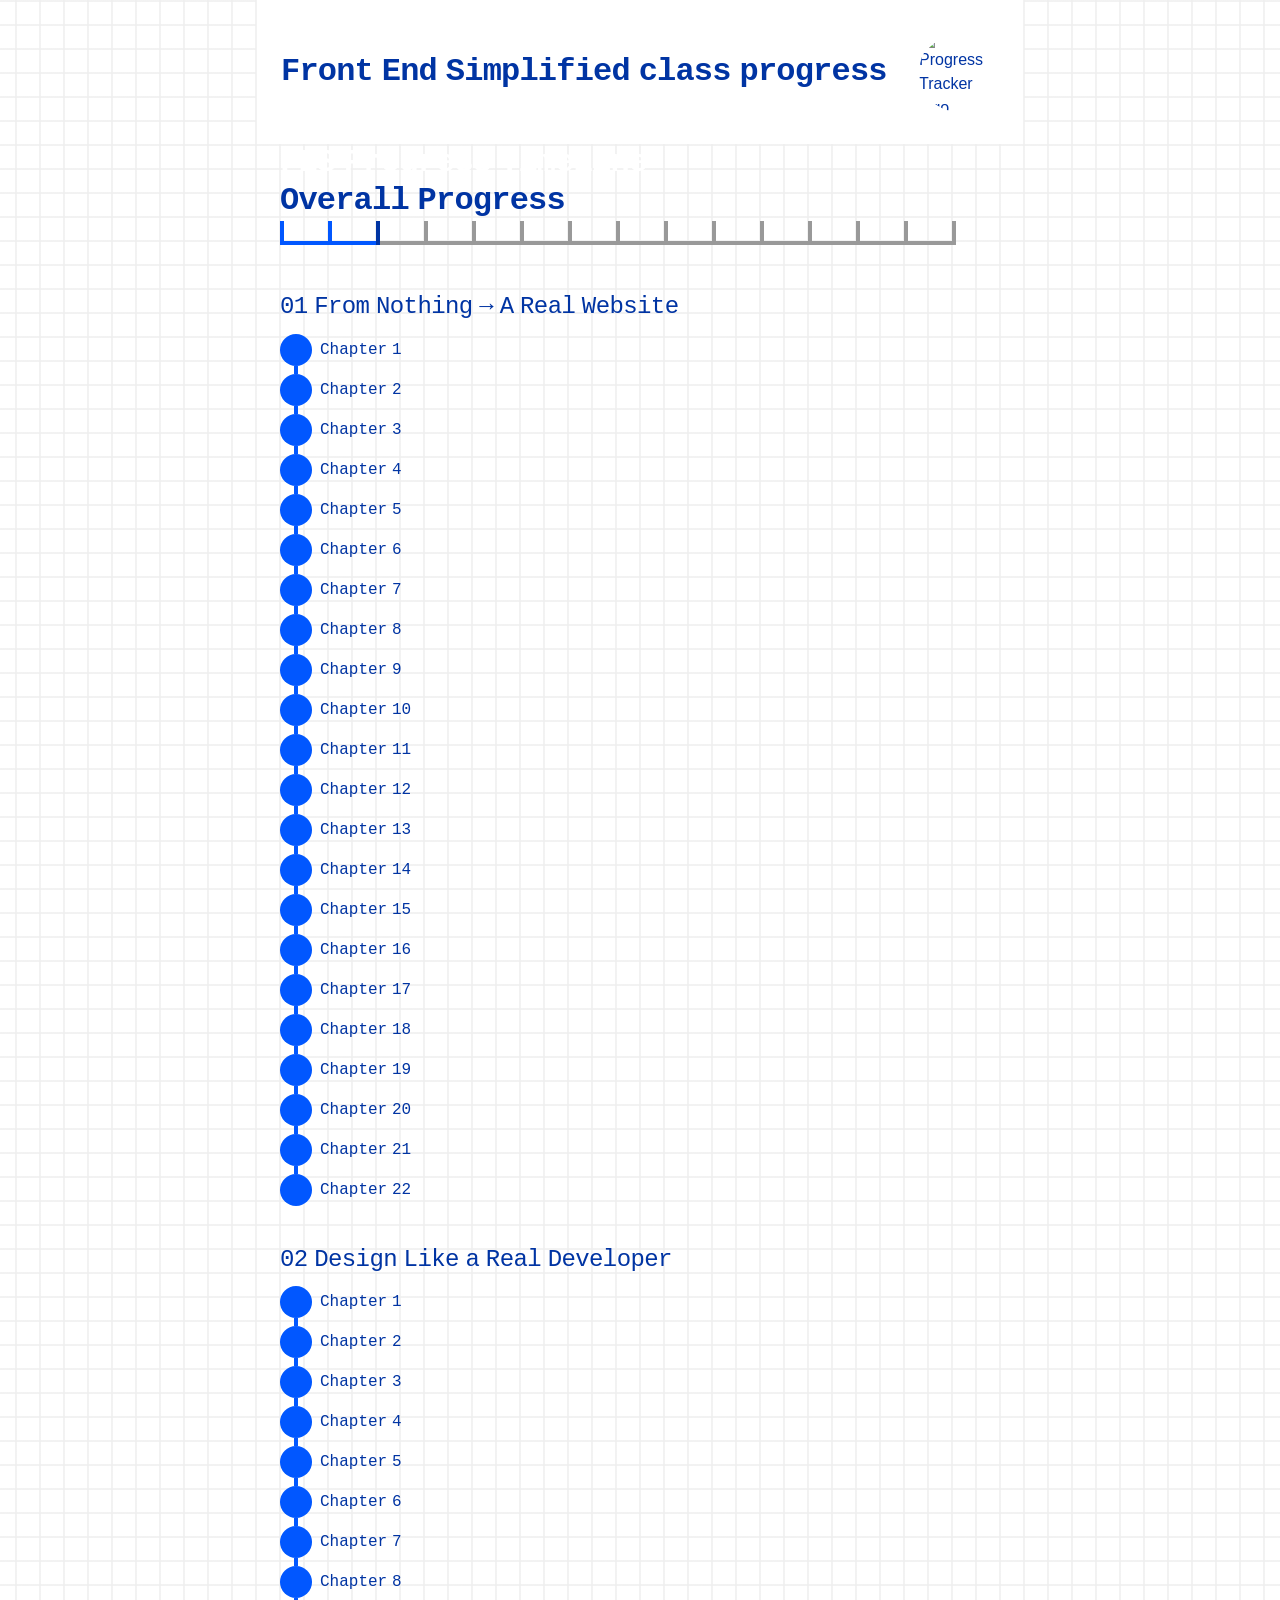
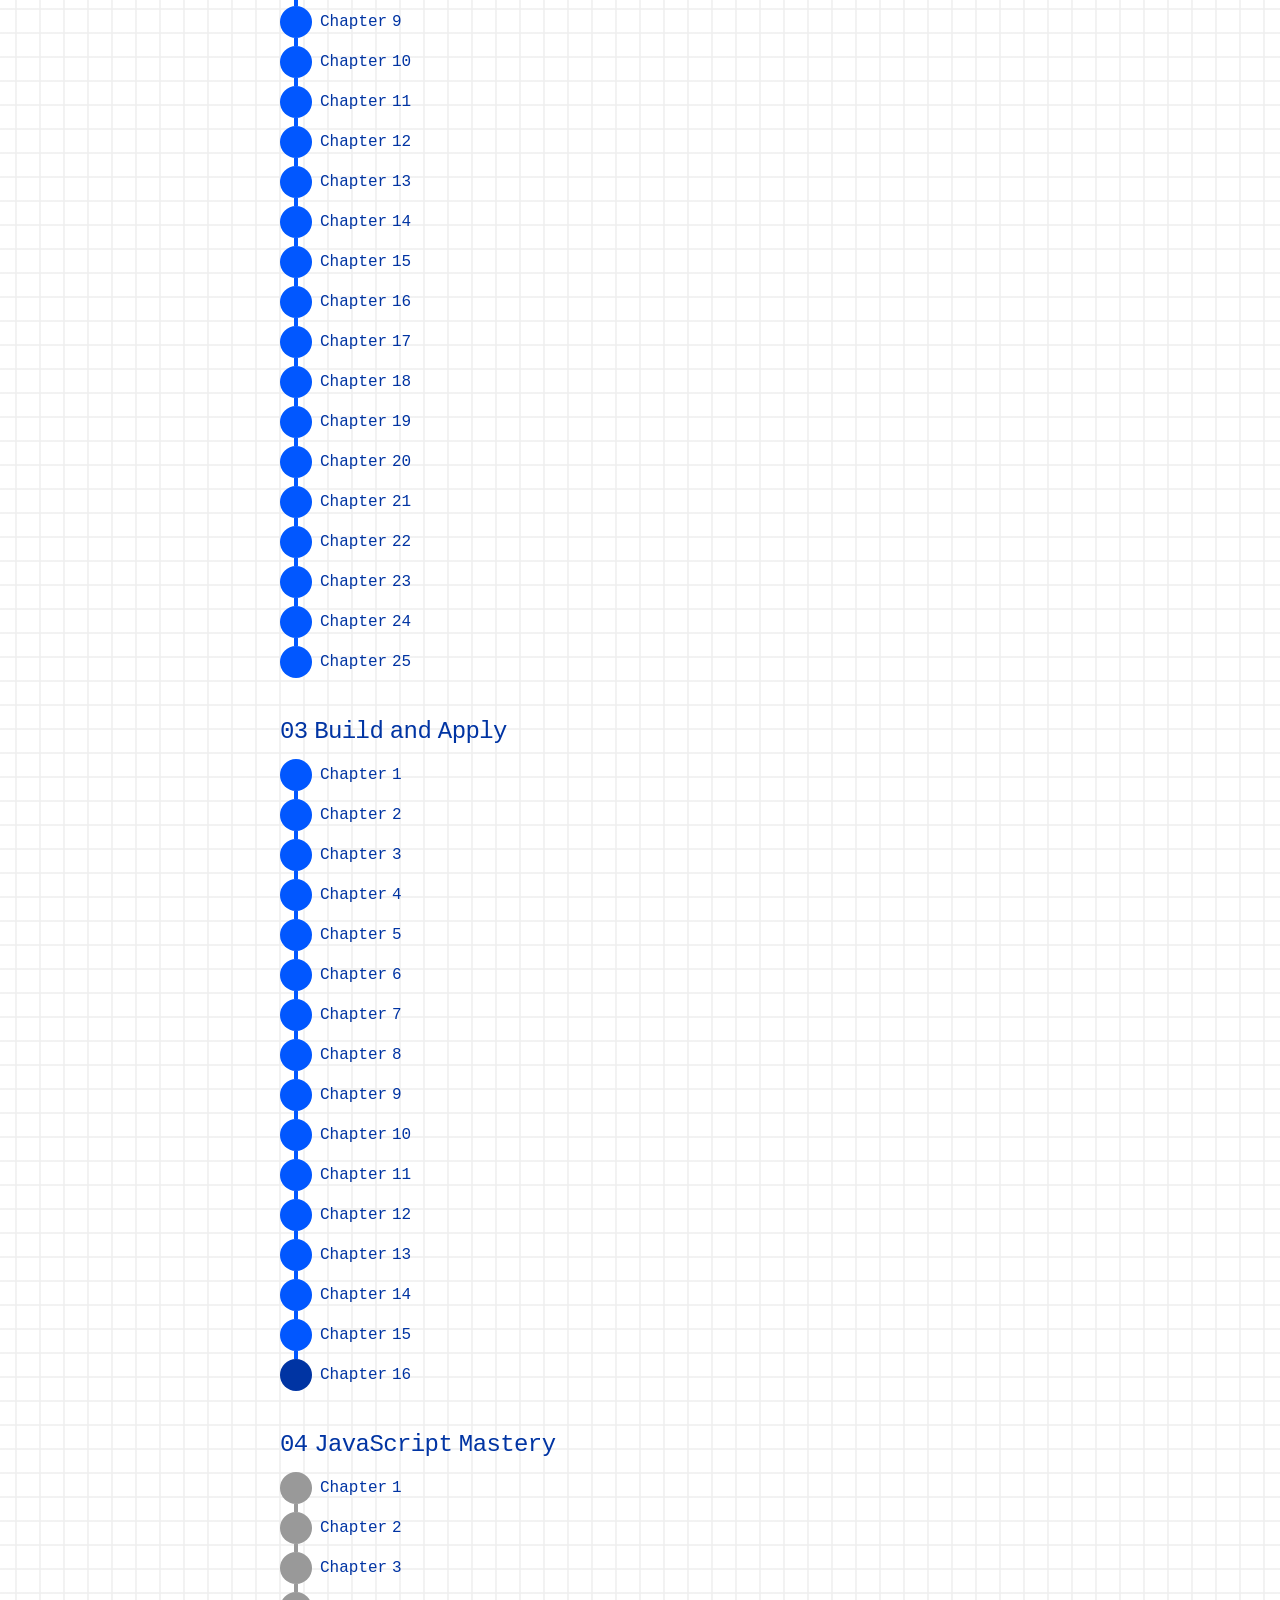
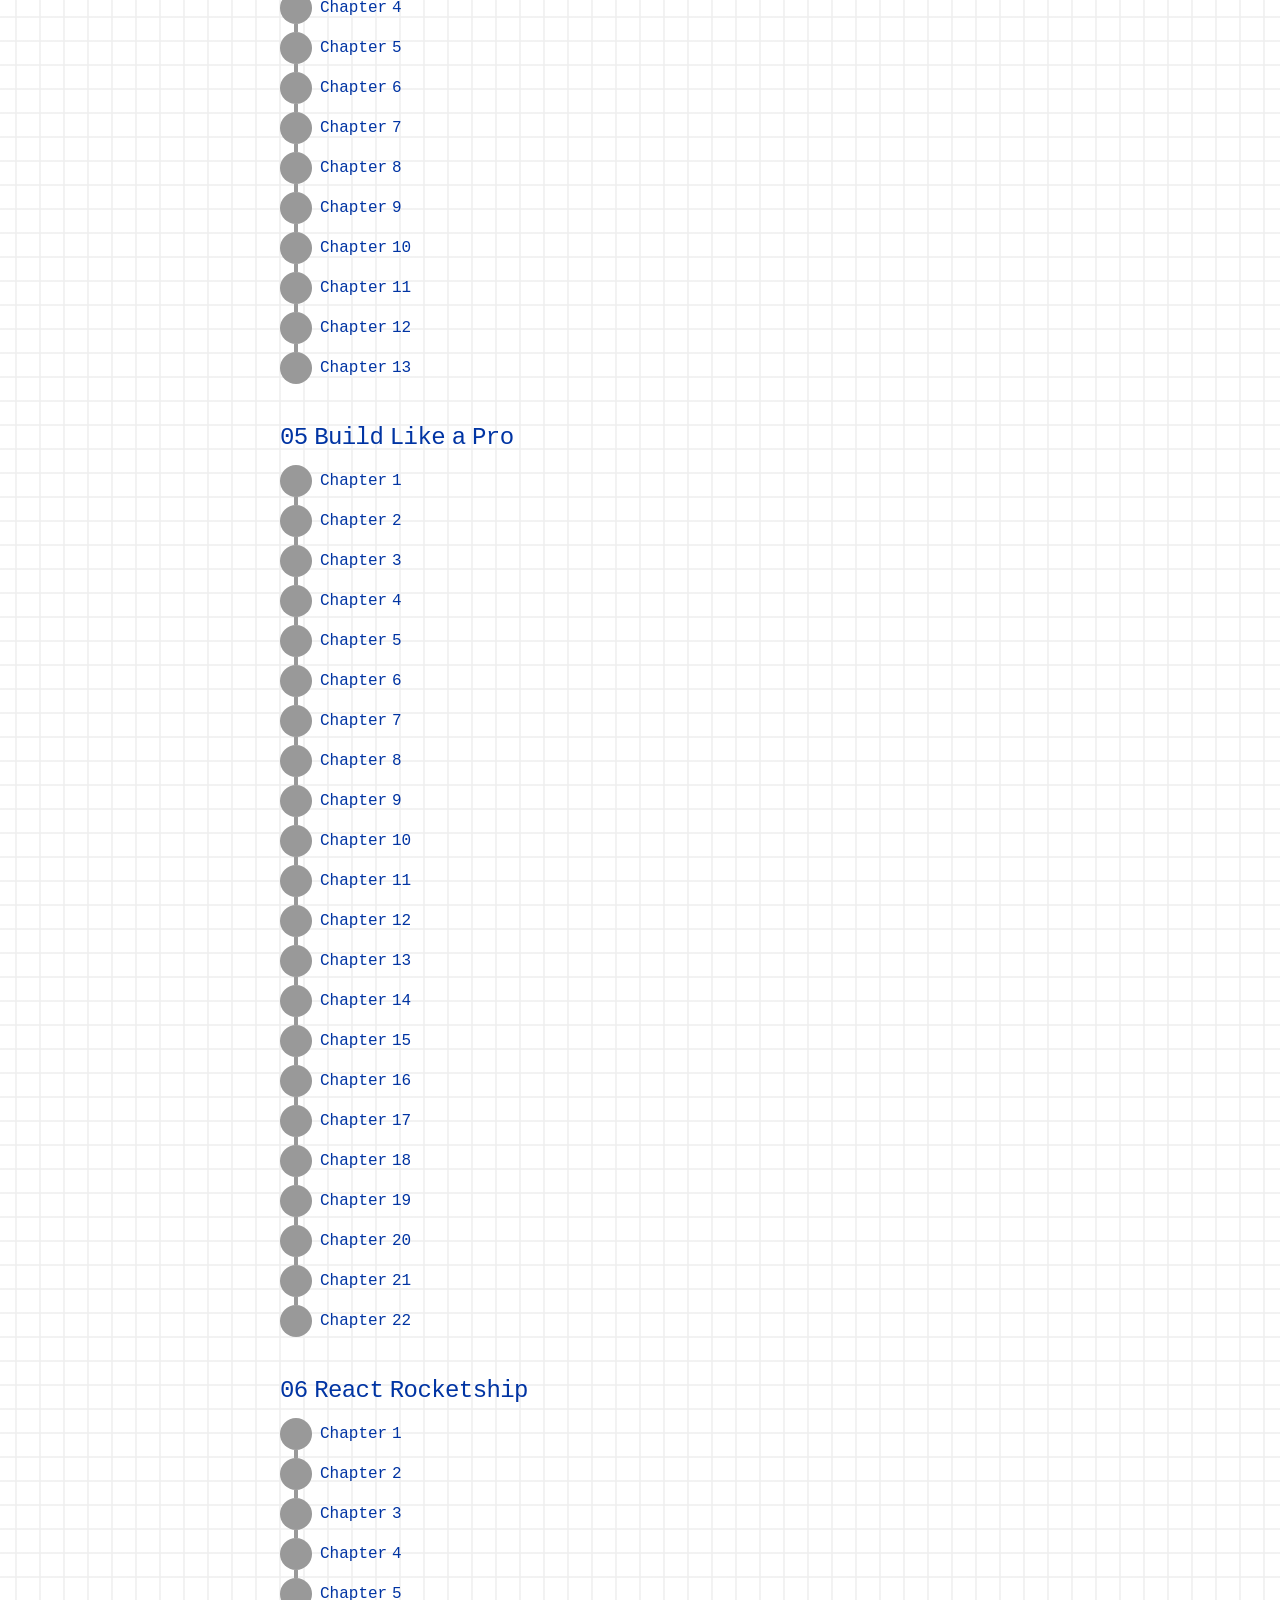
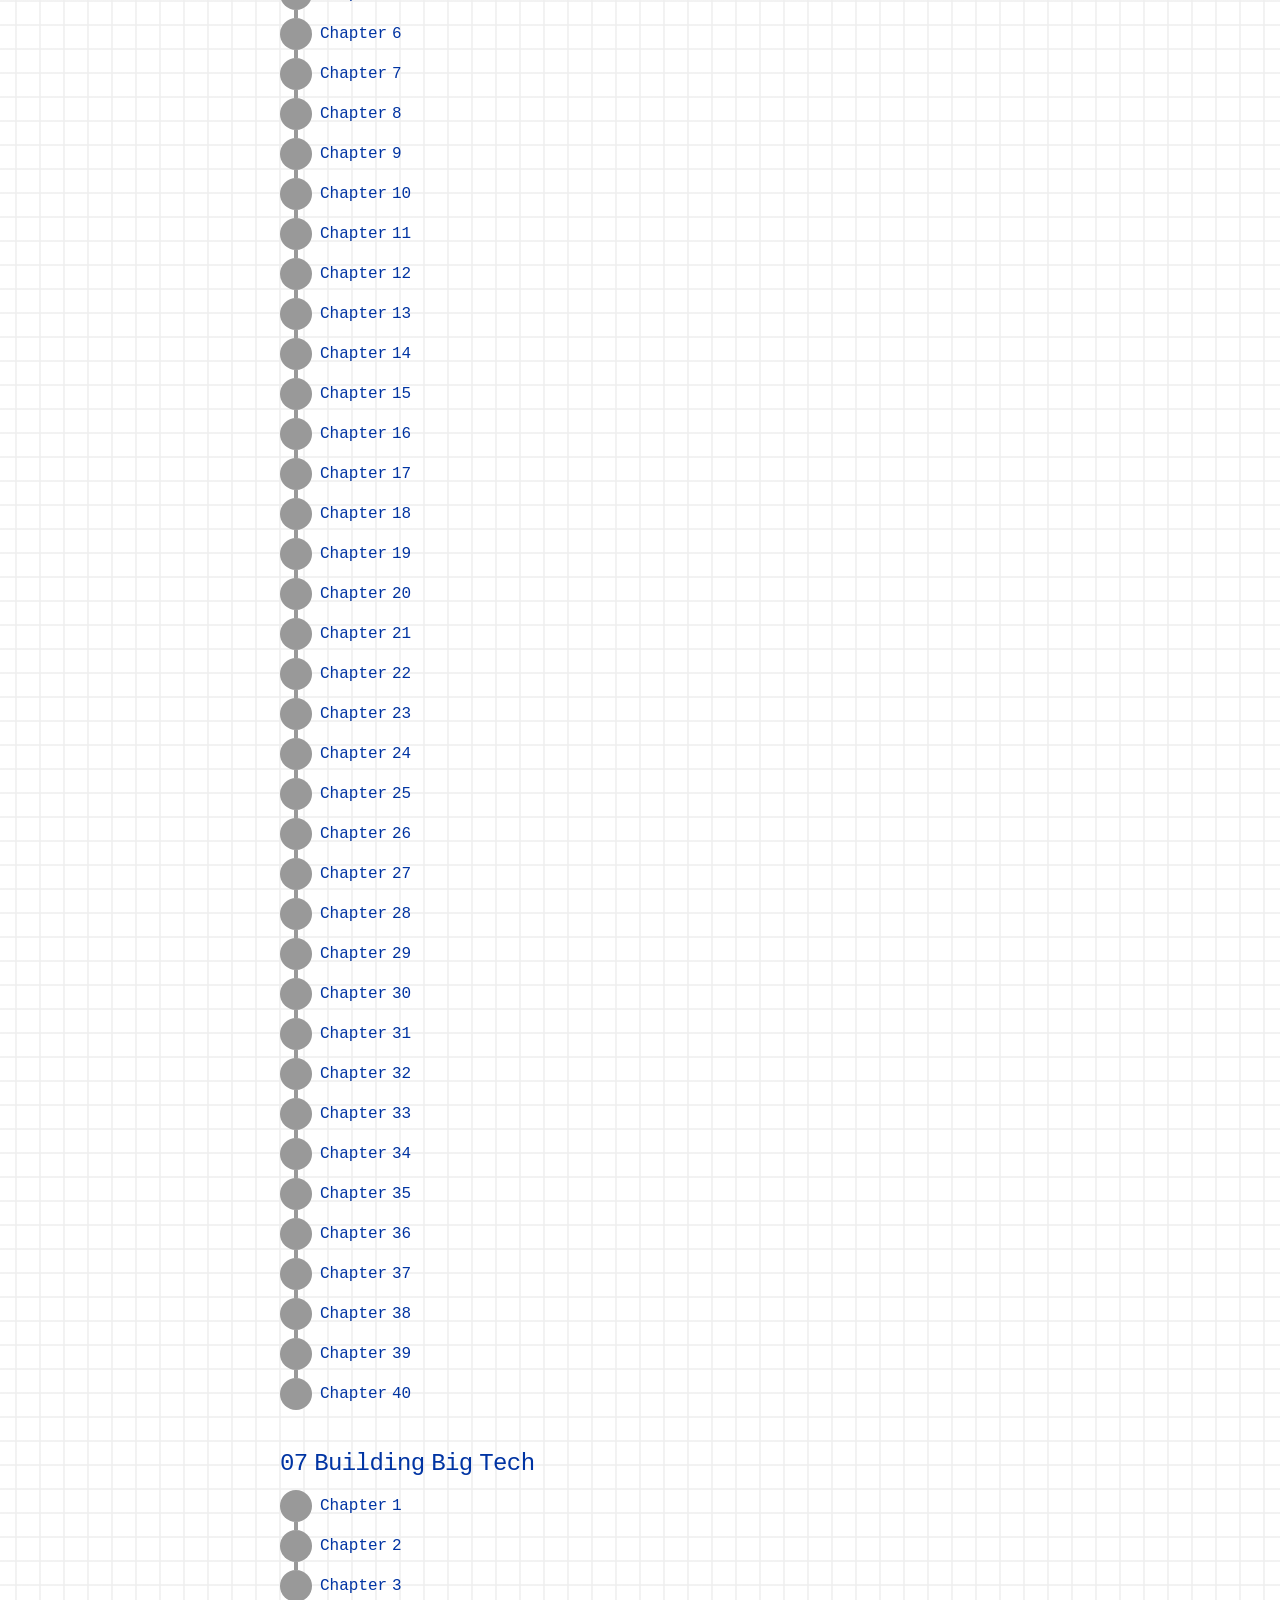
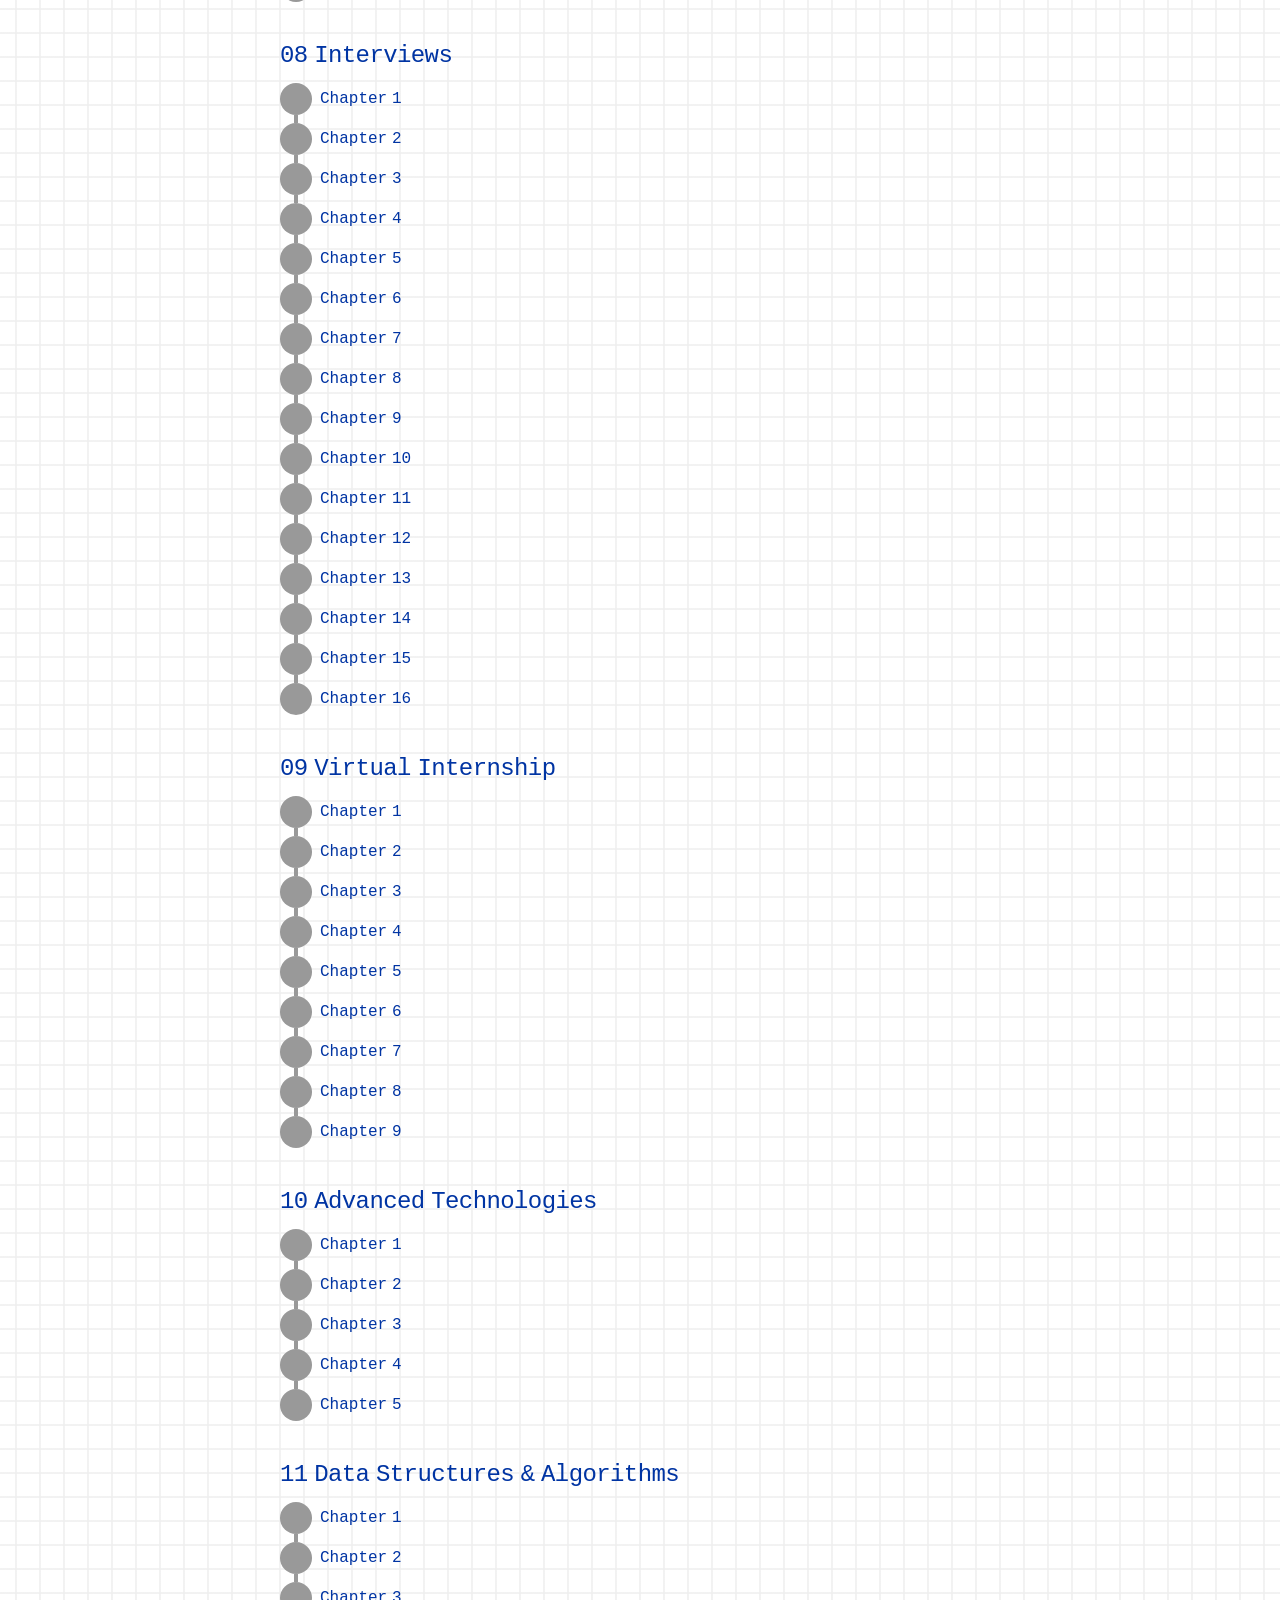
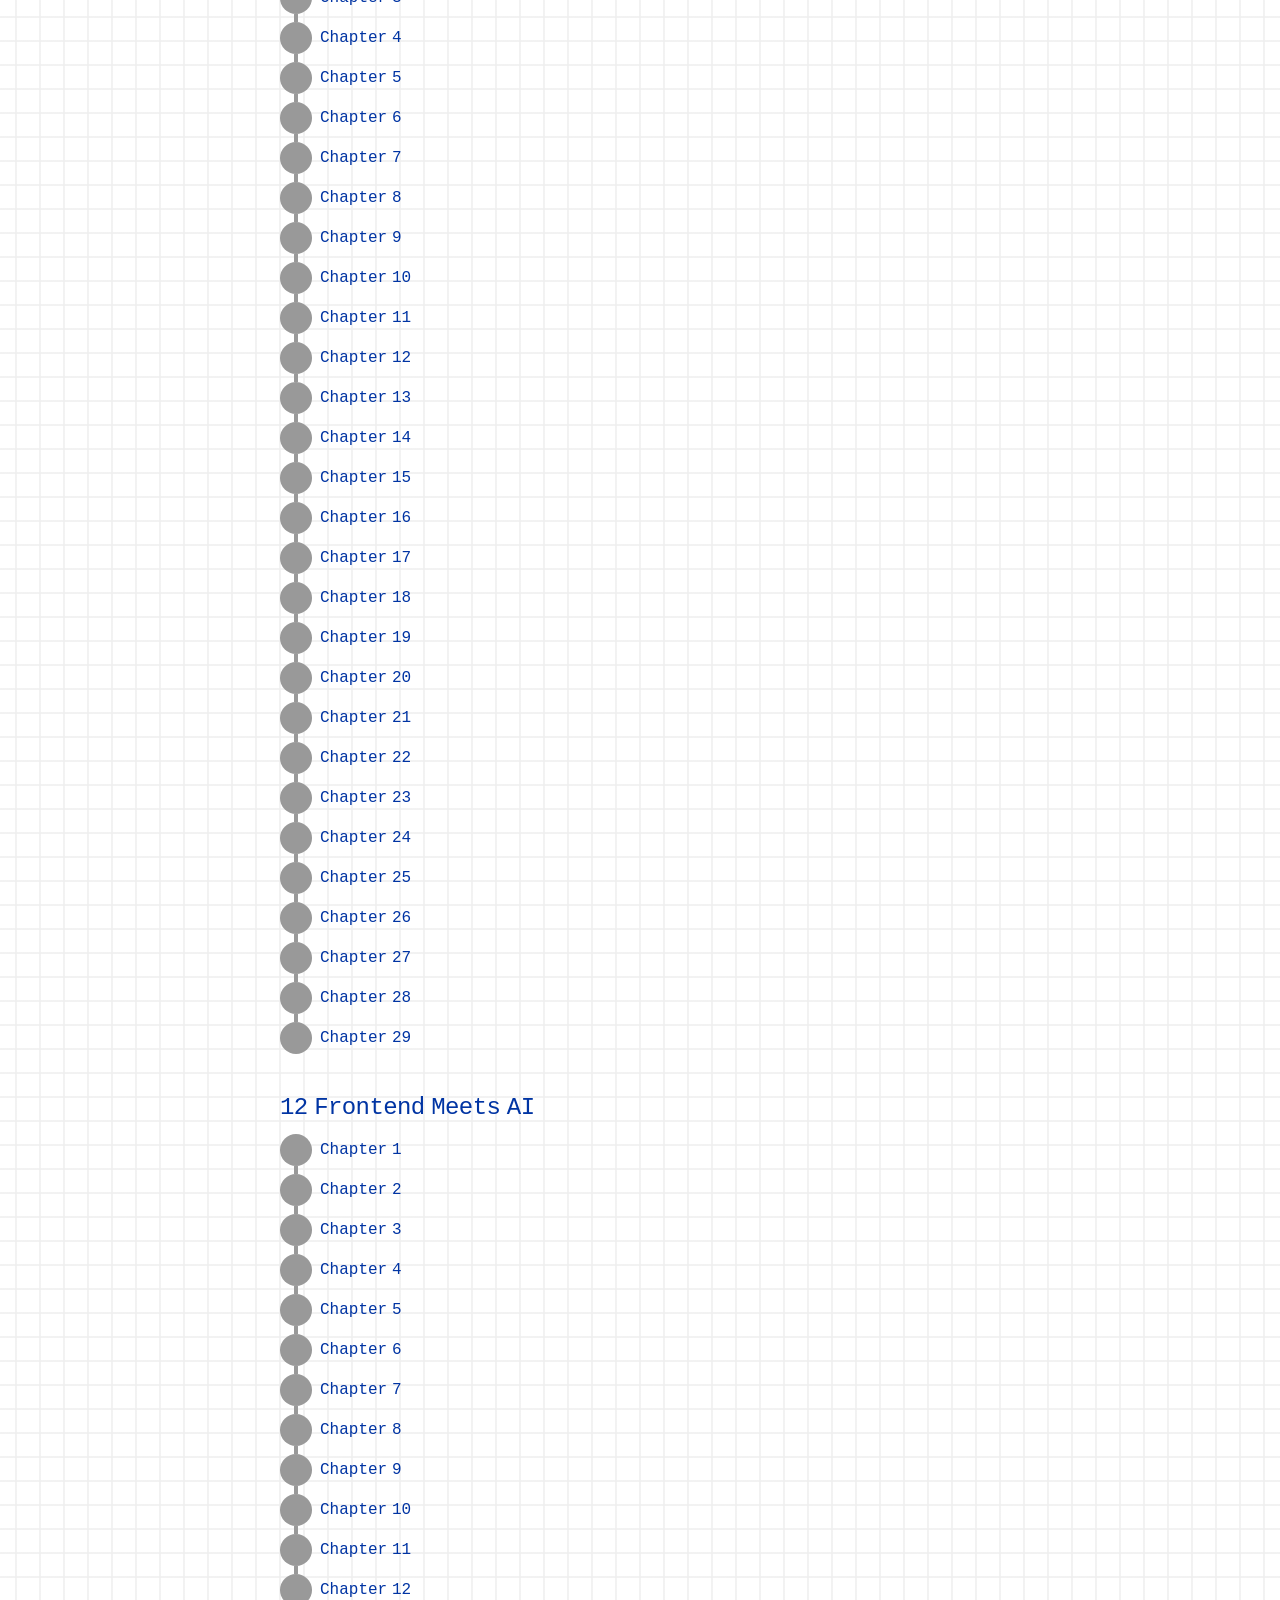
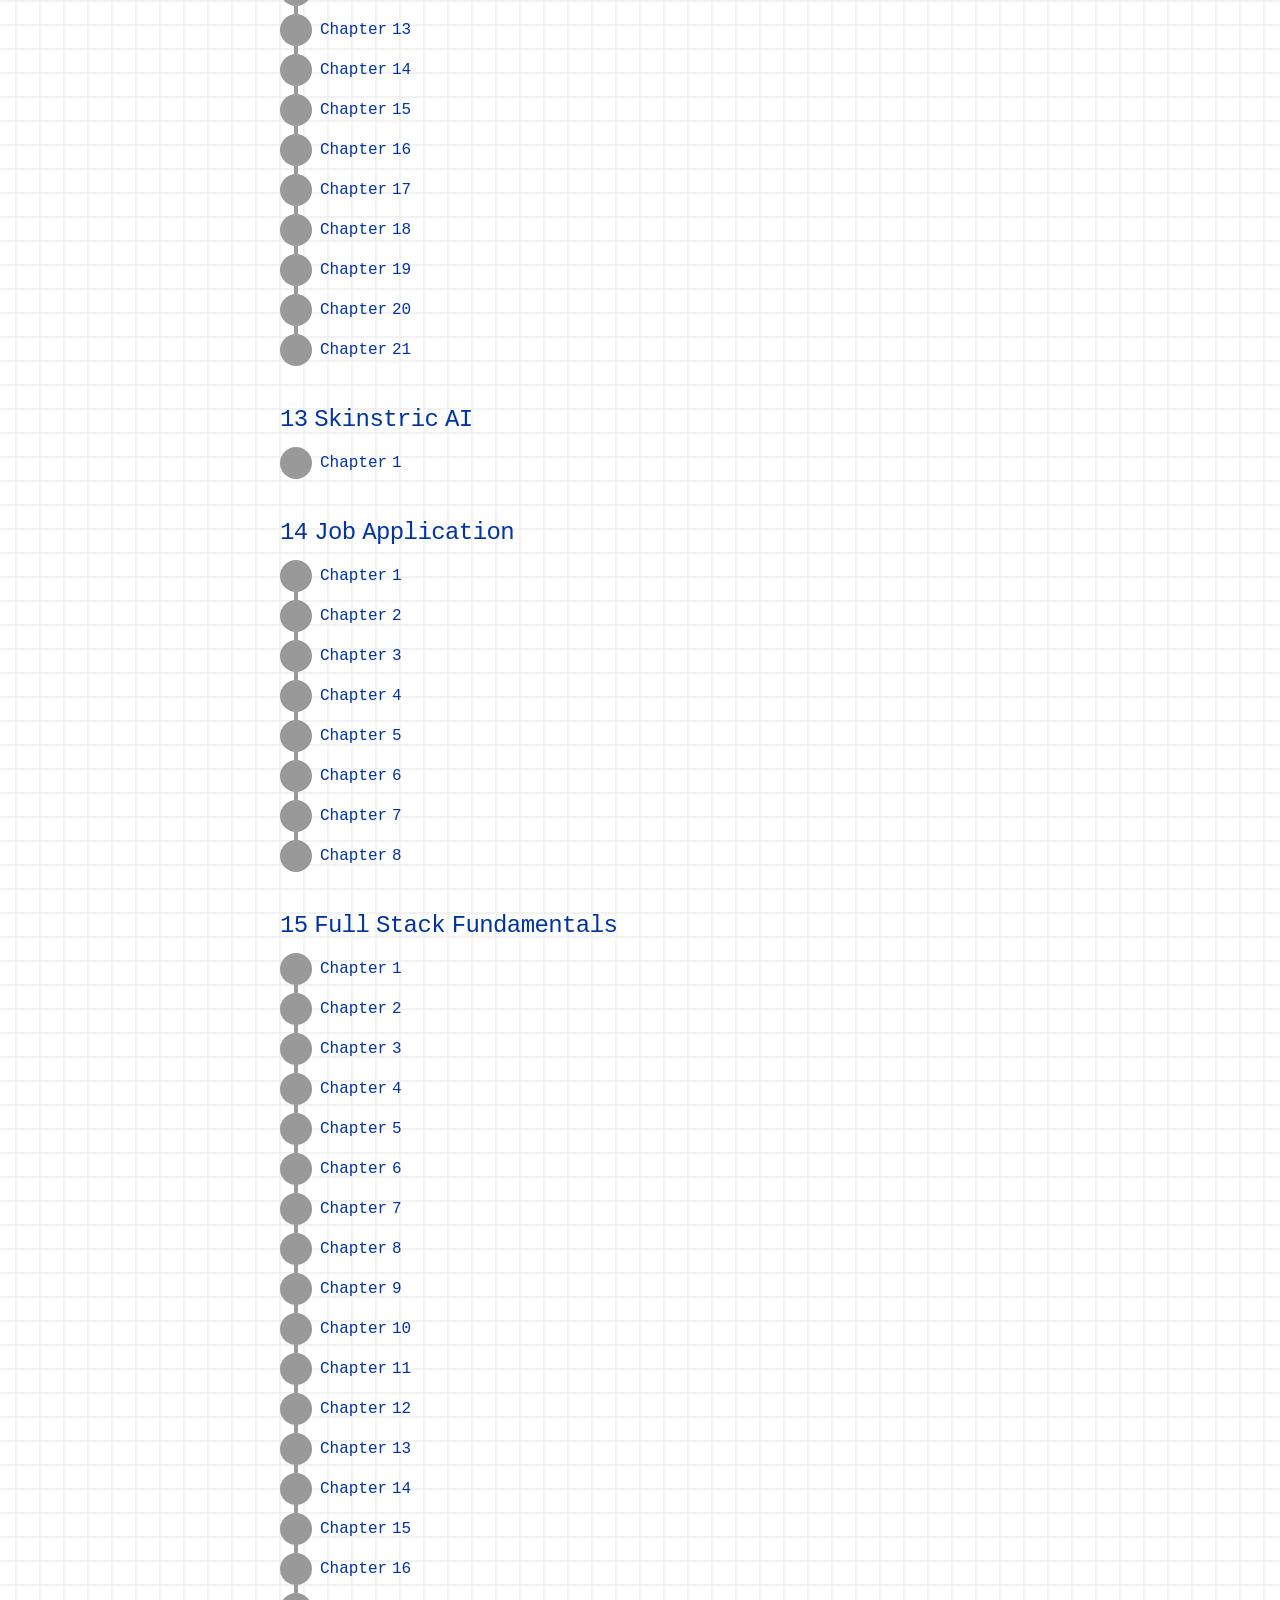
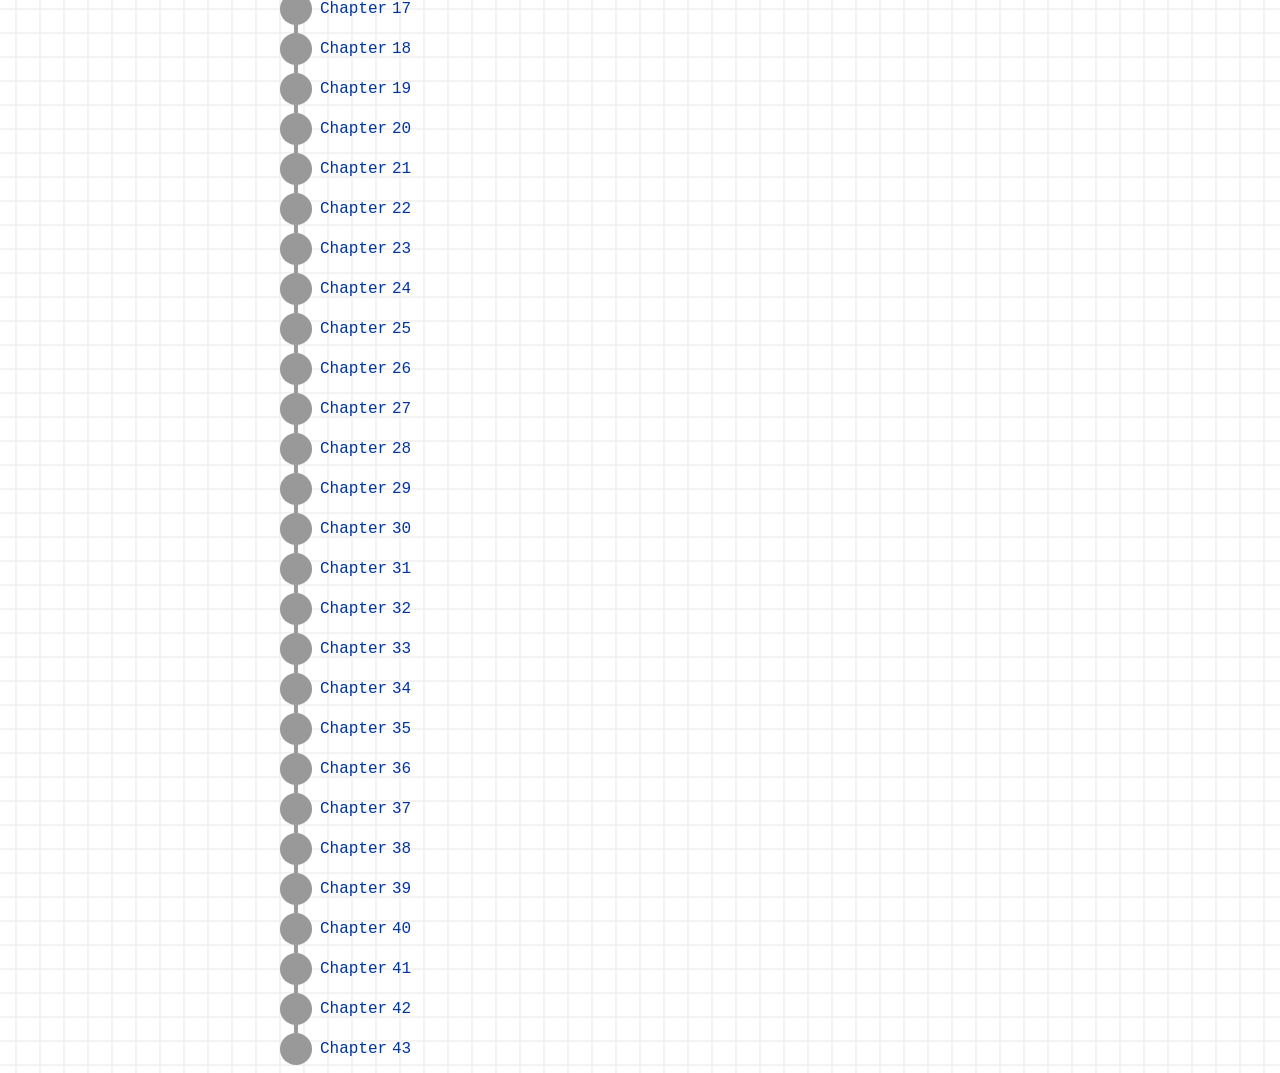
==== index.html @ 9e72f856 "moved index.html to the root for proper implementation on github pages." ====
<!-- index.html -->
<!DOCTYPE html>
<html lang="en">
<head>
  <meta charset="UTF-8">
  <title>FES Progress Timeline</title>
  <link rel="stylesheet" href="./src/styles/main.css">
  <link rel="stylesheet" href="./src/styles/progress-tracker.css">
</head>
<body>
    <main id="main" class="main">

      <section class="fullwidth intro">
        <div class="container content flow">

          <div class="heading page-intro">
            <h2 class="page-heading">Front End Simplified class progress</h2>

            <img src="./src/images/progress-tracker-logo.svg" class="page-intro-img" width="80" height="80" alt="Progress Tracker logo">
          </div>

<!-- Currently unused extra info 
          <h3>Features</h3> 
          <ul class="columns-sm-2">
            <li>Horizontal or vertical alignment to the start, center or end</li>
            <li>Reverse the text position</li>
            <li>Spaced, Square, Dashed, Counter and Inline variants</li>
          </ul>
          -->
          
        </div>
      </section>

      <div class="container">
        <h1 class="logo-text">FES Progress Timeline</h1>

        <div id="timeline"></div>
      </div>

      <script src="./src/app.js"></script>
    </main>
</body>
</html>
---- src/styles/main.css ----
/* https://www.joshwcomeau.com/css/custom-css-reset/, https://andy-bell.co.uk/a-more-modern-css-reset/ */
*, *::before, *::after {
  box-sizing: border-box;
}
* {
  margin: 0;
}
html {
  -moz-text-size-adjust: none;
  -webkit-text-size-adjust: none;
  text-size-adjust: none;
}
body {
  line-height: 1.5;
  -webkit-font-smoothing: antialiased;

  min-height: 100vh;
}
img, picture, video, canvas, svg { 
  display: block;
  max-width: 100%;
}
input, button, textarea, select {
  font: inherit;
}
p, h1, h2, h3, h4, h5, h6 {
  word-wrap: break-word;
}
/* Opinionated */
h1, h2, h3, h4,
button, input, label {
  line-height: 1.2;
}
h1, h2, h3, h4 {
  text-wrap: balance;
}
@font-face {
  font-family: 'Source Code Pro';
  src: url('../fonts/source-code-pro.woff2') format('woff2');
  display: swap;
}
@font-face {
  font-family: 'Work Sans';
  src: url('../fonts/work-sans.woff2') format('woff2');
  display: swap;
}
:root {
  /* Colours */
  /* https://oklch-palette.vercel.app/#53.67,0.257,262.51,100, https://oklch.com/#53.67,0.257,262.51,100 */
  --color-50: rgb(245, 248, 255);
  --color-100: rgb(223, 234, 255);
  --color-200: rgb(153, 189, 255);
  --color-300: rgb(109, 159, 255);
  --color-400: rgb(63, 126, 255);
  --color-500: rgb(1, 87, 255);
  --color-600: rgb(0, 72, 215);
  --color-700: rgb(0, 52, 163);
  --color-800: rgb(0, 33, 112);
  --color-900: rgb(0, 17, 69);

  --color-accent-500: rgb(40, 209, 180);
  --color-accent-700: rgb(1, 119, 101);
  
  /* Type */
  --sans-serif-font-family: system-ui, -apple-system, Segoe UI, Roboto, Ubuntu, Cantarell, Noto Sans, sans-serif, Arial, sans-serif;
  --serif-font-family: 'Times New Roman', Times, serif;
  /* --body-font-family: 'Work Sans', var(--sans-serif-font-family);
  --heading-font-family: 'Source Code Pro', var(--sans-serif-font-family); */
  --body-font-family: 'Work Sans', sans-serif;
  --heading-font-family: 'Source Code Pro', monospace;

  --text-color: var(--color-700);
  --link-color: var(--color-500);
  --link-color-hover: var(--color-700);

  /* Layout */
  --layout-breakpoint-xs: 0;
  --layout-breakpoint-sm: 576px;
  --layout-breakpoint-md: 768px;
  --layout-breakpoint-lg: 992px;
  --layout-breakpoint-xl: 1200px;
  --layout-breakpoint-xxl: 1400px;

  --layout-gutter-inline: 16px;
  --layout-gutter-block: 0px;

  --layout-space-xxs: 4px;
  --layout-space-xs: 8px;
  --layout-space-sm: 16px;
  --layout-space-md: 32px;
  --layout-space-lg: 48px;
  --layout-space-xl: 64px;
  --layout-space-xxl: 80px;

  --ease-out-cubic: cubic-bezier(.215, .610, .355, 1);
  --ease-in-out-cubic: cubic-bezier(.65, .05, .36, 1);

  --bg-grid-color: rgba(238, 238, 238, .75);
  --bg-grid-line: 2px;
  --bg-grid-box: 48px;
}
@supports (color: color(display-p3 0 0 0%)) {
:root {
  --color-50: rgb(245, 248, 255);
  --color-100: rgb(223, 234, 255);
  --color-300: rgb(109, 159, 255);
  --color-700: rgb(0, 52, 163);
  --color-800: rgb(0, 33, 112);
  --color-900: rgb(0, 17, 69);
}

@media (color-gamut: p3) {
:root {
  --color-50: color(display-p3 0.96281 0.97222 0.99781);
  --color-100: color(display-p3 0.8822 0.91623 0.99269);
  --color-300: color(display-p3 0.46998 0.61827 0.97252);
  --color-700: color(display-p3 0.07062 0.20014 0.6152);
  --color-800: color(display-p3 0.03454 0.12659 0.42217);
  --color-900: color(display-p3 0.01272 0.0648 0.25957);
}
}
}
@media (min-width: 768px) {
:root {
    --layout-gutter-inline: 24px;
}
  }
@supports not (background-color: oklch(0%, 0, 0)) {
  :root {
    /* --color-50: #f0f5ff; */
    --color-50: #f5f8ff;
    /* --color-100: #c5d9ff; */
    --color-100: #dfeaff;
    --color-200: #99bdff;
    --color-300: #6d9fff;
    --color-400: #3f7eff;
    --color-500: #0157ff;
    --color-600: #0048d7;
    --color-700: #0034a3;
    --color-800: #002170;
    --color-900: #001145;

    --color-accent-500: #28d1b4;
    --color-accent-700: #007765;
  }
}
/* Custom media queries */
/* Type and background */
body {
  font-family: 'Work Sans', sans-serif;
  font-family: var(--body-font-family);
  color: rgb(0, 52, 163);
  color: color(display-p3 0.07062 0.20014 0.6152);
  color: var(--color-700);
  background-color: #fff;
  background-image: repeating-linear-gradient(90deg, rgba(238, 238, 238, .75) 0, rgba(238, 238, 238, .75) 2px, transparent 0, transparent 50%), repeating-linear-gradient(180deg, rgba(238, 238, 238, .75) 0, rgba(238, 238, 238, .75) 2px, transparent 0, transparent 50%);
  background-image: repeating-linear-gradient(90deg, var(--bg-grid-color) 0, var(--bg-grid-color) var(--bg-grid-line), transparent 0, transparent 50%), repeating-linear-gradient(180deg, var(--bg-grid-color) 0, var(--bg-grid-color) var(--bg-grid-line), transparent 0, transparent 50%);
  background-size: 48px 48px;
  background-size: var(--bg-grid-box) var(--bg-grid-box);
  background-position: calc(50% - (2px/2)) top;
  background-position: calc(50% - (var(--bg-grid-line)/2)) top;
}
.content {
    background-color: #fff;
    border-left: calc(2px/2) solid rgba(238, 238, 238, .75);
    border-right: calc(2px/2) solid rgba(238, 238, 238, .75);
    border-left: calc(var(--bg-grid-line)/2) solid var(--bg-grid-color);
    border-right: calc(var(--bg-grid-line)/2) solid var(--bg-grid-color);
  }
::-moz-selection {
  color: #fff;
  background-color: rgb(0, 52, 163);
  background-color: color(display-p3 0.07062 0.20014 0.6152);
  background-color: var(--color-700);
}
::selection {
  color: #fff;
  background-color: rgb(0, 52, 163);
  background-color: color(display-p3 0.07062 0.20014 0.6152);
  background-color: var(--color-700);
}
h1, .h1, h2, .h2, h3, .h3, h4, .h4, h5, .h5, h6, .h6 {
  font-family: 'Source Code Pro', monospace;
  font-family: var(--heading-font-family);
  font-weight: 400;
  word-spacing: -.5ch;
}
h1, h2, h3 {
  letter-spacing: -.025em;
}
h1, h2 {
  font-weight: 600;
}
/* Clamp from 375 - 768px */
h1 { font-size: 3rem; font-size: clamp(2.5rem, 2.0229rem + 2.0356vw, 3rem); }
h2 { font-size: 2rem; font-size: clamp(1.5rem, 1.0229rem + 2.0356vw, 2rem); }
h3 { font-size: 1.5rem; font-size: clamp(1.25rem, 1.0115rem + 1.0178vw, 1.5rem); margin-top: 2rem; margin-bottom: 0.75rem; }
h4 { font-size: 1.25rem; font-size: clamp(1.125rem, 1.0057rem + 0.5089vw, 1.25rem); }
h5 { font-size: 1rem; }
h6 { font-size: 1rem; }
p {

}
ul, ol {
  padding-left: 32px;
  padding-left: var(--layout-space-md);
}
pre, code {
  font-family: 'Source Code Pro', monospace;
  font-family: var(--heading-font-family);
}
a {
  color: rgb(1, 87, 255);
  color: var(--link-color);
  transition: color 0.3s;
}
a:hover, a:focus {
    color: rgb(0, 52, 163);
    color: color(display-p3 0.07062 0.20014 0.6152);
    color: var(--link-color-hover);
  }
a:focus-within {
    outline: 2px solid rgb(1, 87, 255);
    outline: 2px solid var(--link-color);
  }
/* Elements and utilities */
html {
  scroll-padding-block-start: var(--header-height);
  scroll-behavior: smooth;
}
[id]:not(.fullwidth) {
  scroll-margin-block-start: 1ex;
}
.img-fluid {
  max-width: 100%;
  height: auto;
}
.w-100 {
  width: 100%;
}
code {
  padding: .125rem;
  background-color: rgb(245, 248, 255);
  background-color: color(display-p3 0.96281 0.97222 0.99781);
  background-color: var(--color-50);
}
pre code {
    display: block;
    padding: 1rem;
    white-space: pre;
    overflow: auto;
    border: 1px solid rgb(1, 87, 255);
    border: 1px solid var(--color-500);
  }
.table-outer {
  display: block;
  width: 100%;
}
.table {
    width: 100%;
    border-collapse: collapse;
  }
.table th, .table td {
      padding: 16px;
      padding: var(--layout-space-sm);
      text-align: left;
      vertical-align: top;
      border: 1px solid rgb(1, 87, 255);
      border: 1px solid var(--color-500);   
    }
.table th {
      background-color: rgb(223, 234, 255);
      background-color: color(display-p3 0.8822 0.91623 0.99269);
      background-color: var(--color-100);
    }
/* Scroll shadow for inline overflow */
/* Inspired by https://daverupert.com/2023/08/animation-timeline-scroll-shadows/ */
.scroll-shadow-inline {
  --shadow-color: rgba(0, 0, 0, 0.2);
  --shadow-size: 8px;
  --shadow-spread: calc(var(--shadow-size) * -.5);

  overflow-x: auto;
  overflow-inline: auto;

  animation: scroll-shadow-inset linear;
  scroll-timeline: --scroll-shadow-timeline inline;
  animation-timeline: --scroll-shadow-timeline;

  /* This is shorthand for the above using an anonymous timeline instead of a named one */
  /* animation-timeline: scroll(self inline); */

  /* Non-essential styles */
  border: 1px solid rgb(1, 87, 255);
  border: 1px solid var(--color-500);

  /* Stops child elements with a background appearing above the shadow */  
}
.scroll-shadow-inline > * {
    mix-blend-mode: multiply;
  }
/* Fallback */
@supports not (animation-timeline: scroll(self inline)) {
.scroll-shadow-inline {
    /* Background color should be the same as the element */
    --scroll-bg-color: #fff;
    background-image:
    linear-gradient(to right, #fff, #fff), linear-gradient(to right, #fff, #fff),
    linear-gradient(to right, var(--shadow-color), transparent), linear-gradient(to left, var(--shadow-color), transparent);
    background-image:
    linear-gradient(to right, var(--scroll-bg-color), var(--scroll-bg-color)), linear-gradient(to right, var(--scroll-bg-color), var(--scroll-bg-color)),
    linear-gradient(to right, var(--shadow-color), transparent), linear-gradient(to left, var(--shadow-color), transparent);   
    background-size: 
    calc(var(--shadow-size) * 4) 100%, calc(var(--shadow-size) * 4) 100%, 
    calc(var(--shadow-size) * 2) 100%, calc(var(--shadow-size) * 2) 100%;
    background-position: left center, right center, left center, right center;
    background-attachment: local, local, scroll, scroll;
    background-repeat: no-repeat;  
}
  }
.scroll-shadow-inline.table-outer {
    border-left: 2px solid rgb(1, 87, 255);
    border-right: 2px solid rgb(1, 87, 255);
    border-left: 2px solid oklch(53.67% 0.257 262.51);
    border-left: 2px solid var(--color-500);
    border-right: 2px solid oklch(53.67% 0.257 262.51);
    border-right: 2px solid var(--color-500);
  }
.scroll-shadow-inline .table th:first-child, .scroll-shadow-inline .table td:first-child {
        border-left: none;
      }
.scroll-shadow-inline .table th:last-child, .scroll-shadow-inline .table td:last-child {
        border-right: none;
      }
code.scroll-shadow-inline {
    --scroll-bg-color: var(--color-50);
  }
/* Shadow animations */
/* Right shadow, left shadow. Negative spread to prevent a shadow on the top and bottom of the element */
@keyframes scroll-shadow-inset {
  from {
    box-shadow: 
    inset calc(var(--shadow-size) * -2) 0 var(--shadow-size) var(--shadow-spread) var(--shadow-color), 
    inset calc(var(--shadow-size) * 0) 0 var(--shadow-size) var(--shadow-spread) var(--shadow-color);
  }  
  10%, 90% {
    box-shadow: 
    inset calc(var(--shadow-size) * -1) 0 var(--shadow-size) var(--shadow-spread) var(--shadow-color), 
    inset calc(var(--shadow-size) * 1) 0 var(--shadow-size) var(--shadow-spread) var(--shadow-color);
  }
  to {
    box-shadow: 
    inset calc(var(--shadow-size) * 0) 0 var(--shadow-size) var(--shadow-spread) var(--shadow-color), 
    inset calc(var(--shadow-size) * 2) 0 var(--shadow-size) var(--shadow-spread) var(--shadow-color);
  }
}
@keyframes scroll-shadow-inline-end {
  from {
    box-shadow: 
    calc(var(--shadow-size) * 0) 0 var(--shadow-size) 0 var(--shadow-color);
  }  
  10%, 90% {
    box-shadow: 
    calc(var(--shadow-size) * 1) 0 var(--shadow-size) 0 var(--shadow-color);
  }
  to {
    box-shadow: 
    calc(var(--shadow-size) * 2) 0 var(--shadow-size) 0 var(--shadow-color);
  }
}
/* Browser support message */
.unsupported {
  display: none;
}
.unsupported.is-active {
    display: block;
  }
/* Spacing of components */
.space, .fullwidth {
  --layout-space: var(--layout-space-md);
}
.space--zero {
  --layout-space: 0;
}
.space--xxs {
  --layout-space: var(--layout-space-xxs);
}
.space--xs {
  --layout-space: var(--layout-space-xs);
}
.space--sm {
  --layout-space: var(--layout-space-sm);
}
.space--md {
  --layout-space: var(--layout-space-md);
}
.space--lg {
  --layout-space: var(--layout-space-lg);
}
.space--xl {
  --layout-space: var(--layout-space-xl);
}
.space--xxl {
  --layout-space: var(--layout-space-xxl);
}
.space {
  padding: var(--layout-space);
}
.space--block {
  padding-left: 0;
  padding-right: 0;
}
.space--inline {
  padding-top: 0;
  padding-bottom: 0;
}
/* Fullwidth */
.fullwidth {
}
@media (min-width: 576px) {
.main, .footer {
    padding-left: 16px;
    padding-right: 16px;
    padding-left: var(--layout-gutter-inline);
    padding-right: var(--layout-gutter-inline);
}
  }
.container {
    max-width: 768px;
    max-width: var(--layout-breakpoint-md);
    padding-left: 16px;
    padding-right: 16px;
    padding-left: var(--layout-gutter-inline);
    padding-right: var(--layout-gutter-inline);
    margin-left: auto;
    margin-right: auto;
  }
.fullwidth > .container {
    padding-top: var(--layout-space);
    padding-bottom: var(--layout-space);
  }
/* Grid */
.row {
  display: flex;
  flex-wrap: wrap;
  row-gap: 16px;
  row-gap: var(--layout-gutter-inline);
  margin-left: calc(-1 * 16px);
  margin-right: calc(-1 * 16px);
  margin-left: calc(-1 * var(--layout-gutter-inline));
  margin-right: calc(-1 * var(--layout-gutter-inline));
}
.row > * {
    flex-shrink: 0;
    width: 100%;
    max-width: 100%;
    padding-left: 16px;
    padding-right: 16px;
    padding-left: var(--layout-gutter-inline);
    padding-right: var(--layout-gutter-inline);
  }
@media (min-width: 768px) {
  .col-md-4 {
    flex: 0 0 auto;
    width: 33.33333333%;
  }

  .col-md-8 {
    flex: 0 0 auto;
    width: 66.66666667%;
  }
}
@media (min-width: 992px) {
  .col-lg-4 {
    flex: 0 0 auto;
    width: 33.33333333%;
  }

  .col-lg-8 {
    flex: 0 0 auto;
    width: 66.66666667%;
  }
}
/* Flow */
.flow > * + * {
    margin-top: 1.5rem;
    margin-top: var(--flow-space, 1.5rem);
  }
/* Large gap before headings and after h1 */
.flow .heading:has(h1) + * {
      --flow-space: var(--layout-space-lg);
    }
.flow h1, .flow h2, .flow h3, .flow h4, .flow h1 + * {
      --flow-space: var(--layout-space-lg);
    }
/* Medium gap if a heading follows a heading */
.flow h1 + h2, .flow h2 + h3, .flow h3 + h4, .flow .heading + h2, .flow .heading + h3, .flow .heading + h4 {
      --flow-space: var(--layout-space-md);
    }
/* Small gap directly after heading and inside heading wrapper */
.flow h2:not(.does-not-exist) + *, .flow h3:not(.does-not-exist) + *, .flow h4:not(.does-not-exist) + *, .flow .heading + *, .flow h2:not(.does-not-exist) + p + *, .flow h3:not(.does-not-exist) + p + *, .flow h4:not(.does-not-exist) + p + *, .flow .heading + p + *, .flow.heading > * + * {
      --flow-space: var(--layout-space-sm);
    }
/* Group */
.group, .nav {
  --layout-space: var(--layout-space-sm);

  display: flex;
  flex-wrap: wrap;
  gap: 16px;
  gap: var(--layout-space);
}
/* .group--min {
  > * > *:first-child {
    &, & > *:first-child {
      min-width: 144px;
      text-align: center;
    }
  }
} */
/* Demos */
.demos .container {
  --flow-space: var(--layout-space-lg);
}
/* ----- Buttons ----- */
.btn {
  --padding-inline: var(--layout-space-sm);
  --padding-block: var(--layout-space-xs);

  --text-color: #fff;
  --bg-color: var(--color-500);
  --border-color: var(--color-500);
  --border-size: 0px;

  --text-color-hover: #fff;
  --bg-color-hover: var(--color-700);
  --border-color-hover: var(--color-700);

  display: inline-flex;
  gap: .25em;
  justify-content: center;
  align-items: center;
  padding: 8px 16px;
  padding: var(--padding-block) var(--padding-inline);
  border: 0px solid rgb(1, 87, 255);
  border: var(--border-size) solid var(--border-color);
  background-color: rgb(1, 87, 255);
  background-color: var(--bg-color);
  transition: all .25s;

  color: #fff;

  color: var(--text-color);
  font-size: 1rem;
  line-height: 1.5;
  -webkit-text-decoration: none;
  text-decoration: none;
  text-align: center;
  cursor: pointer;

  position: relative;
  overflow: hidden;
}
.btn > span:not(.does-not-exist), .btn > .icon {
    position: relative;
    z-index: 1;
  }
.btn > span {
    position: relative;
    z-index: 1;

    display: inline-flex;
    gap: .25em;
    justify-content: center;
    align-items: center;  
  }
.btn::after {
    content: "";
    position: absolute;
    top: 0;
    left: 0;
    width: 100%;
    height: 100%;
    z-index: 0;
    background-color: var(--bg-color-hover);
    scale: 0 1;
    transform-origin: 100% 50%;
    transition-property: scale;
    transition-duration: inherit;
    transition-timing-function: cubic-bezier(.215, .610, .355, 1);
    transition-timing-function: var(--ease-out-cubic);
  }
.btn:hover, .btn:focus, .btn.is-active, a:hover .btn {
    color: var(--text-color-hover);
    border-color: var(--border-color-hover);
  }
.btn:hover::after {
      scale: 1;
      transform-origin: 0 50%;
    }
.btn:focus::after {
      scale: 1;
      transform-origin: 0 50%;
    }
.btn.is-active::after {
      scale: 1;
      transform-origin: 0 50%;
    }
a:hover .btn::after {
      scale: 1;
      transform-origin: 0 50%;
    }
.btn:disabled {
    pointer-events: none;
    opacity: .75;
  }
.btn.disabled {
    pointer-events: none;
    opacity: .75;
  }
.btn .icon, .btn svg {
    pointer-events: none;
  }
.btn.btn--outline {
    --text-color: var(--color-500);
  }
.btn--white {
  --text-color: var(--color-500);
  --bg-color: var(--color-50);
  --border-color: #fff;

  --text-color-hover: var(--color-700);
  --bg-color-hover: #fff;
  --border-color-hover: #fff;
}
.btn--white.btn--outline {
    --text-color: #fff;
  }
.btn--green {
  --bg-color: var(--color-accent-500);
  --border-color: var(--color-accent-500);

  --bg-color-hover: var(--color-accent-700);
  --border-color-hover: var(--color-accent-700);
}
.btn--green.btn--outline {
    --text-color: var(--color-accent-700);
  }
.btn--outline, .btn--ghost {
  --bg-color: transparent;
  --border-size: 1px;
}
.btn--ghost {
  --text-color: #fff;
  --text-color-hover: var(--color-700);
  --bg-color-hover: #fff;
  --border-color-hover: #fff;
}
.btn--icon, .btn--round {
  --padding-inline: 1rem;
  --padding-block: 1rem;
}
.btn--round {
  align-items: center;
  justify-content: center;
  border-radius: 50%;
  aspect-ratio: 1 / 1;
}
.btn--icon-multi:not(.is-active) .icon:last-of-type, .btn--icon-multi.is-active .icon:first-of-type {
    display: none;
  }
.icon {
  display: inline-flex;
  justify-content: center;
  align-items: center;
  width: 1em;
  height: 1em;
  fill: currentColor;
  stroke: currentColor;
  transition: inherit;
}
.icon use {
    transition: inherit;
  }
a .icon, button .icon {
    pointer-events: none;
  }
/* ----- Header and footer ----- */
.header {
  position: sticky;
  top: 0;
  z-index: 100;
  width: 100%;
  color: #fff;
  background-color: rgb(1, 87, 255);
  background-color: var(--color-500);
  border-bottom: 1px solid #fff;
}
@media (min-width: 768px) {
.header {
    min-height: 80px;
}
  }
.header .container {
    display: flex;
    gap: 16px;
    gap: var(--layout-space-sm);
    flex-wrap: wrap;
    align-items: center;
  }
.header a:not(.btn) {
    color: #fff;
    -webkit-text-decoration: none;
    text-decoration: none;
  }
.header a:not(.btn):hover, .header a:not(.btn):focus {
      color: rgb(223, 234, 255);
      color: color(display-p3 0.8822 0.91623 0.99269);
      color: var(--color-100);
    }
.logo-text {
    flex: 1 0 0%;
    margin: 0;
    font-family: 'Source Code Pro', monospace;
    font-family: var(--heading-font-family);
    color: #fff;

    /* font-size: 2.5rem; 
    font-size: clamp(2rem, 1.5229rem + 2.0356vw, 2.5rem); */

    font-size: 2rem;
    font-size: clamp(1.5rem, 1.0229rem + 2.0356vw, 2rem);
  }
.header-nav {
    margin-left: auto;
  }
.header-nav:not(:has(.btn)) {
      row-gap: 0;
    }
@media (max-width: 575px) {
.header-nav {
      width: 100%;
  }
    }
.header-nav a:not(.btn) {
      position: relative;
      color: rgb(223, 234, 255);
      color: color(display-p3 0.8822 0.91623 0.99269);
      color: var(--color-100);
      text-transform: uppercase;
  
    }
.header-nav a:not(.btn)::after {
        content: "";
        position: absolute;
        bottom: 0;
        left: 0;
        width: 100%;
        height: 2px;
        transition: transform .2s ease-in-out;
  
        z-index: -1;
        background-color: currentColor;
        transform: scaleX(0);
        transform-origin: 100% 50%;
        transition-timing-function: cubic-bezier(.65, .05, .36, 1);
        transition-timing-function: var(--ease-in-out-cubic);
      }
.header-nav a:not(.btn):hover, .header-nav a:not(.btn):focus, .header-nav a.is-active:not(.btn) {
        color: #fff;
      }
.header-nav a:not(.btn):hover::after {
          transform: scaleX(1);
          transform-origin: 0 50%;
        }
.header-nav a:not(.btn):focus::after {
          transform: scaleX(1);
          transform-origin: 0 50%;
        }
.header-nav a.is-active:not(.btn)::after {
          transform: scaleX(1);
          transform-origin: 0 50%;
        }
@media (max-width: 575px) {
.header-nav .btn { 
        width: calc(50% - (var(--layout-space) / 2));
        --padding-block: var(--layout-space-xxs);
    }
      }
.footer {
    text-align: center;
  }
.footer .container > * {
      padding-top: var(--layout-space);
      border-top: 2px solid rgb(1, 87, 255);
      border-top: 2px solid oklch(53.67% 0.257 262.51);
      border-top: 2px solid var(--color-500);
    }
.footer .container > *:not(:first-child) {
        margin-top: var(--layout-space);
      }
.footer .group, .footer .nav {
      align-items: center;
      justify-content: center;
    }
@media (max-width: 575px) {
.footer .share-title {
        width: 100%;
    }
      }
.footer-nav {
      row-gap: 8px;
      row-gap: var(--layout-space-xs);
      font-size: .875rem;
    }
/* Page heading */
.page-intro {
  display: flex;
  gap: 32px;
  gap: var(--layout-space-md);
  align-items: center;
}
.page-heading {
    flex-grow: 1;
    text-wrap: pretty;
  }
.page-intro-img {
    width: 80px;
    height: auto;
    border-radius: 50%;
  }
@media (min-width: 576px) {
.columns-sm-2 {
      -moz-column-count: 2;
           column-count: 2;
      -moz-column-gap: 32px;
           column-gap: 32px;
      -moz-column-gap: var(--layout-space-md);
           column-gap: var(--layout-space-md);
  }
    }
.columns-sm-2 > * {
      page-break-inside: avoid;
      -moz-column-break-inside: avoid;
           break-inside: avoid;
      text-wrap: pretty;
    }
/* Section heading */
.section-heading {
  display: flex;
  flex-direction: column;
  gap: 16px;
  gap: var(--layout-space-sm);
  margin-top: 64px;
  margin-top: var(--layout-space-xl);
}
.section-heading > *:first-child {
    flex-grow: 1;
  }
/* Form elements */
.select {
  padding: .25rem 1rem .25rem .5rem;
  background: #fff;
  border: 1px solid rgb(1, 87, 255);
  border: 1px solid var(--color-500);
}
.class-update {
  display: flex;
  flex-direction: row;
  flex-wrap: wrap;
  gap: 8px 16px;
  gap: var(--layout-space-xs) var(--layout-space-sm);
  font-size: .875rem;
}
.class-update .class-update-item {
    display: flex;
    gap: 8px;
    gap: var(--layout-space-xs);
    align-items: center;
  }
@media (max-width: 479px) {
.class-update .class-update-item {
      width: 100%;
      justify-content: space-between;
  }
    }
/* Demo */
/* Social image - 1200x630 */
/* body {
  scale: 1.5;
  transform-origin: top center;
}

.header {
  display: flex;
  border: none;

  .container {
    width: 100%;
  }
}

.header-nav {
  display: none;
}

.intro .container {
  display: flex;
  height: 340px;

  > *:not(.page-intro) {
    display: none;
  }
}


.page-heading {
  font-size: 3rem;
}

.page-intro-img {
  width: 160px;
} */
/* Portfolio Image */
/* body {
  scale: 1.565;
  transform-origin: top center;
}

.header {
  display: none;
}

.progress-text p {
  display: none !important;
} */
---- src/styles/progress-tracker.css ----
.progress-tracker {
  --marker-size: 32px;
  --marker-size-block: 32px;
  --marker-size-inline: var(--marker-size-block);
  --marker-size-half: calc(var(--marker-size-block) * 0.5);
  --marker-spacing: 0px;
  
  --marker-bg: #999;
  --marker-bg-active: #0034a3;
  --marker-bg-complete: #0157ff;
  --marker-bg-hover: #3f7eff;
  
  --marker-color: #fff;


  --path-size-block: 4px;
  --path-size-inline: calc(100% - (var(--marker-size-inline) + (var(--marker-spacing) * 2)));
  --path-position-block: calc(var(--marker-size-half) - (var(--path-size-block) * 0.5));
  --path-position-inline: calc(var(--marker-size-inline) + var(--marker-spacing));

  --path-bg: #999;
  --path-bg-active: #999;
  --path-bg-complete: #0157ff;


  --text-color: #0034a3;
  --text-color-hover: #0157ff;

  --animation-duration: 0.3s;

  display: flex;
  margin: 0;
  padding: 0;
  list-style: none;
  counter-reset: step;
}

  .progress-step {
    position: relative;
    display: flex;
    flex-direction: column;
    flex: 1 1 0%;
    margin: 0;
    padding: 0;
  }

  .progress-step:last-child:not(:has(.progress-text)) {
      flex-grow: 0;
    }

  /* Marker shape */

  .progress-step::before {
      --bg: var(--marker-bg);
      --color: var(--marker-color);

      content: "";
      position: relative;
      z-index: 20;
      flex-shrink: 0;
      display: flex;
      justify-content: center;
      align-items: center;
      width: var(--marker-size-inline);
      height: var(--marker-size-block);
      border-radius: 50%;
      color: var(--color);
      background-color: var(--bg);

      transition: background-color, border-color;
      transition-duration: var(--animation-duration);
    }

  /* Marker path */

  .progress-step::after {
      --bg: var(--path-bg);
    }

  .progress-step:not(:last-child)::after {
      content: "";
      display: block;
      position: absolute;
      order: -1;    
      top: var(--path-position-block);
      left: var(--path-position-inline);
      width: var(--path-size-inline);
      height: var(--path-size-block);
      background-color: var(--bg);
      transition: background-color, background-position;
      transition-duration: var(--animation-duration);
    }

  .progress-text {
      padding: 8px;
      overflow: hidden;
      color: var(--text-color);
      text-overflow: ellipsis;
    }

  .progress-text > * + * {
        margin-top: 4px;
      }

  .progress-text:where(a, button) {
        -webkit-text-decoration: none;
        text-decoration: none;
        text-align: inherit;
        line-height: inherit;
        color: inherit;
        background: none;
        border: none;
      }

  .progress-text:where(a, button):hover {
          cursor: pointer;
          color: var(--text-color-hover);
        }

  .progress-text:where(a, button):focus {
          cursor: pointer;
          color: var(--text-color-hover);
        }

  .progress-title {
        font-size: 1.5rem;
      }

  /* States */

  .progress-step.is-active::before {
          --bg: var(--marker-bg-active);
        }

  .progress-step.is-active::after {
          --bg: var(--path-bg-active);
        }

  .progress-step.is-complete::before {
          --bg: var(--marker-bg-complete);
        }

  .progress-step.is-complete::after {
          --bg: var(--path-bg-complete);
        }

  .progress-step:not(.is-active):has(.progress-text:where(a, button)):hover::before {
            --bg: var(--marker-bg-hover);
          }

  .progress-step:not(.is-active):has(.progress-text:where(a, button)):focus::before {
            --bg: var(--marker-bg-hover);
          }

  /* Alignment */

  .progress-tracker--center {
  --path-position-inline: calc(50% + (var(--marker-size-inline) / 2) + var(--marker-spacing));

  text-align: center;
}

  .progress-tracker--center:not(.progress-tracker--vertical) .progress-step::before {
      margin-left: auto;
      margin-right: auto;
    }

  .progress-tracker--center.progress-tracker--vertical {
    max-width: 240px;
    margin-left: auto;
    margin-right: auto;
  }

  .progress-tracker--end {
  --path-position-inline: calc(100% + var(--marker-spacing));

  text-align: right;
}

  .progress-tracker--end:not(.progress-tracker--vertical) .progress-step::before {
      margin-left: auto;
    }

  .progress-tracker--end.progress-tracker--vertical .progress-step {
    flex-direction: row-reverse;
  }

  .progress-tracker--end.progress-tracker--vertical .progress-step::after {
      left: auto;
      right: var(--path-position-block);
    }

  .progress-tracker--reverse:not(.progress-tracker--vertical) .progress-step::after {
      top: auto;
      bottom: var(--path-position-block);
    }

  .progress-tracker--reverse.progress-tracker--marker-square .progress-step::after {
      top: auto;
      bottom: 0;
    }

  .progress-tracker--reverse .progress-text {
      order: -1;
      flex-grow: 1;
    }

  /* Variants */

  .progress-tracker--marker-counter .progress-step::before {
      content: counter(step);
      counter-increment: step;
    }

  .progress-tracker--marker-dataset .progress-step::before {
      content: attr(data-text);
      content: attr(data-text, "");
    }

  .progress-tracker--dashed, .progress-tracker--dashed-even {
  --path-dash-size: 8px;
  --path-dash-count: 0;
  --path-dash-calc: var(--path-dash-size);
  --path-direction: right;
  --marker-spacing: 8px;
}

  .progress-tracker--dashed .progress-step:not(:last-child)::after, .progress-tracker--dashed-even .progress-step:not(:last-child)::after {
      background: repeating-linear-gradient(to var(--path-direction), var(--bg) 0px var(--path-dash-calc), transparent var(--path-dash-calc) calc(var(--path-dash-calc)*2));
    }

  .progress-tracker--dashed.progress-tracker--vertical, .progress-tracker--dashed-even.progress-tracker--vertical {
    --path-direction: bottom;
  }

  .progress-tracker--dashed-even {
  --path-dash-size: 0px; 
  --path-dash-count: 4;
  --path-dash-percent: calc(100% / (var(--path-dash-count) + (var(--path-dash-count) - 1)));
  --path-dash-calc: calc(100% / (var(--path-dash-count) + (var(--path-dash-count) - 1)));
  --path-dash-calc: var(--path-dash-percent);
  --marker-spacing: 0px;
}

  @supports (height: round(up, 100.1px, 1px)) {

  .progress-tracker--dashed-even {
    --path-dash-calc: round(up, var(--path-dash-percent), .5px);
}
 }

  .progress-tracker--spaced {
  --marker-spacing: 8px;
}

  .progress-tracker--marker-square {
  --marker-size-block: 24px;
  --marker-size-inline: 4px;
  --path-position-block: calc(var(--marker-size-block) - var(--path-size-block));
}

  .progress-tracker--marker-square .progress-step::before {
      border-radius: 0;
    }

  .progress-tracker--marker-square.progress-tracker--vertical {
    --marker-size-inline: 24px;
    --marker-size-block: 4px;
    --path-size-inline: calc(100% - (var(--marker-spacing) * 2));
  }

  .progress-tracker--anim .progress-step.is-active:not(:last-child)::after, .progress-tracker--anim .progress-step.is-complete:not(:last-child)::after {
        background-image: linear-gradient(to right, var(--path-bg-active) 50%, var(--path-bg-complete) 50%);
        background-size: 200% 100%;
        background-position: 0% 100%;  
      }

  .progress-tracker--anim .progress-step.is-complete:not(:last-child)::after {
        background-position: -100% 100%; 
      }

  .progress-tracker--anim.progress-tracker--vertical .progress-step.is-active:not(:last-child)::after, .progress-tracker--anim.progress-tracker--vertical .progress-step.is-complete:not(:last-child)::after {
        background-image: linear-gradient(to bottom, var(--path-bg-active) 50%, var(--path-bg-complete) 50%);
        background-size: 100% 200%;
        background-position: 100% 0%;  
      }

  .progress-tracker--anim.progress-tracker--vertical .progress-step.is-complete:not(:last-child)::after {
        background-position: 100% -100%; 
      }

  .progress-tracker--inline {
  overflow: auto;
}

  .progress-tracker--inline .progress-step {
    align-items: center;
    flex-direction: row;
    min-width: -moz-fit-content;
    min-width: fit-content;
  }

  .progress-tracker--inline .progress-step::before {
      flex-shrink: 0;
      order: 2;
    }

  .progress-tracker--inline .progress-step::after {
      position: relative;
      top: auto;
      left: 0;
      order: 3;
    }

  .progress-tracker--inline .progress-text {
      flex: 0 0 auto;
      padding: 8px 12px;
    }

  .progress-tracker--inline .progress-text:has(*:nth-child(2)) {
        flex-basis: min-content;
      }

  .progress-tracker--inline:not(.progress-tracker--inline-text-end) .progress-step:first-child .progress-text {
      padding-left: 0;
    }

  .progress-tracker--inline-text-end .progress-text {
    order: 2;
  }

  .progress-tracker--vertical {
  flex-direction: column;
}

  .progress-tracker--vertical .progress-step {
    flex-direction: row;
  }

  .progress-tracker--vertical .progress-step::after {
      top: calc(var(--marker-size-block) + var(--marker-spacing));
      left: var(--path-position-block);
      width: var(--path-size-block);
      height: var(--path-size-inline);
    }

  .progress-tracker--vertical .progress-text {
      flex-grow: 1;
      padding-top: 4px;
      padding-bottom: 12px;
    }
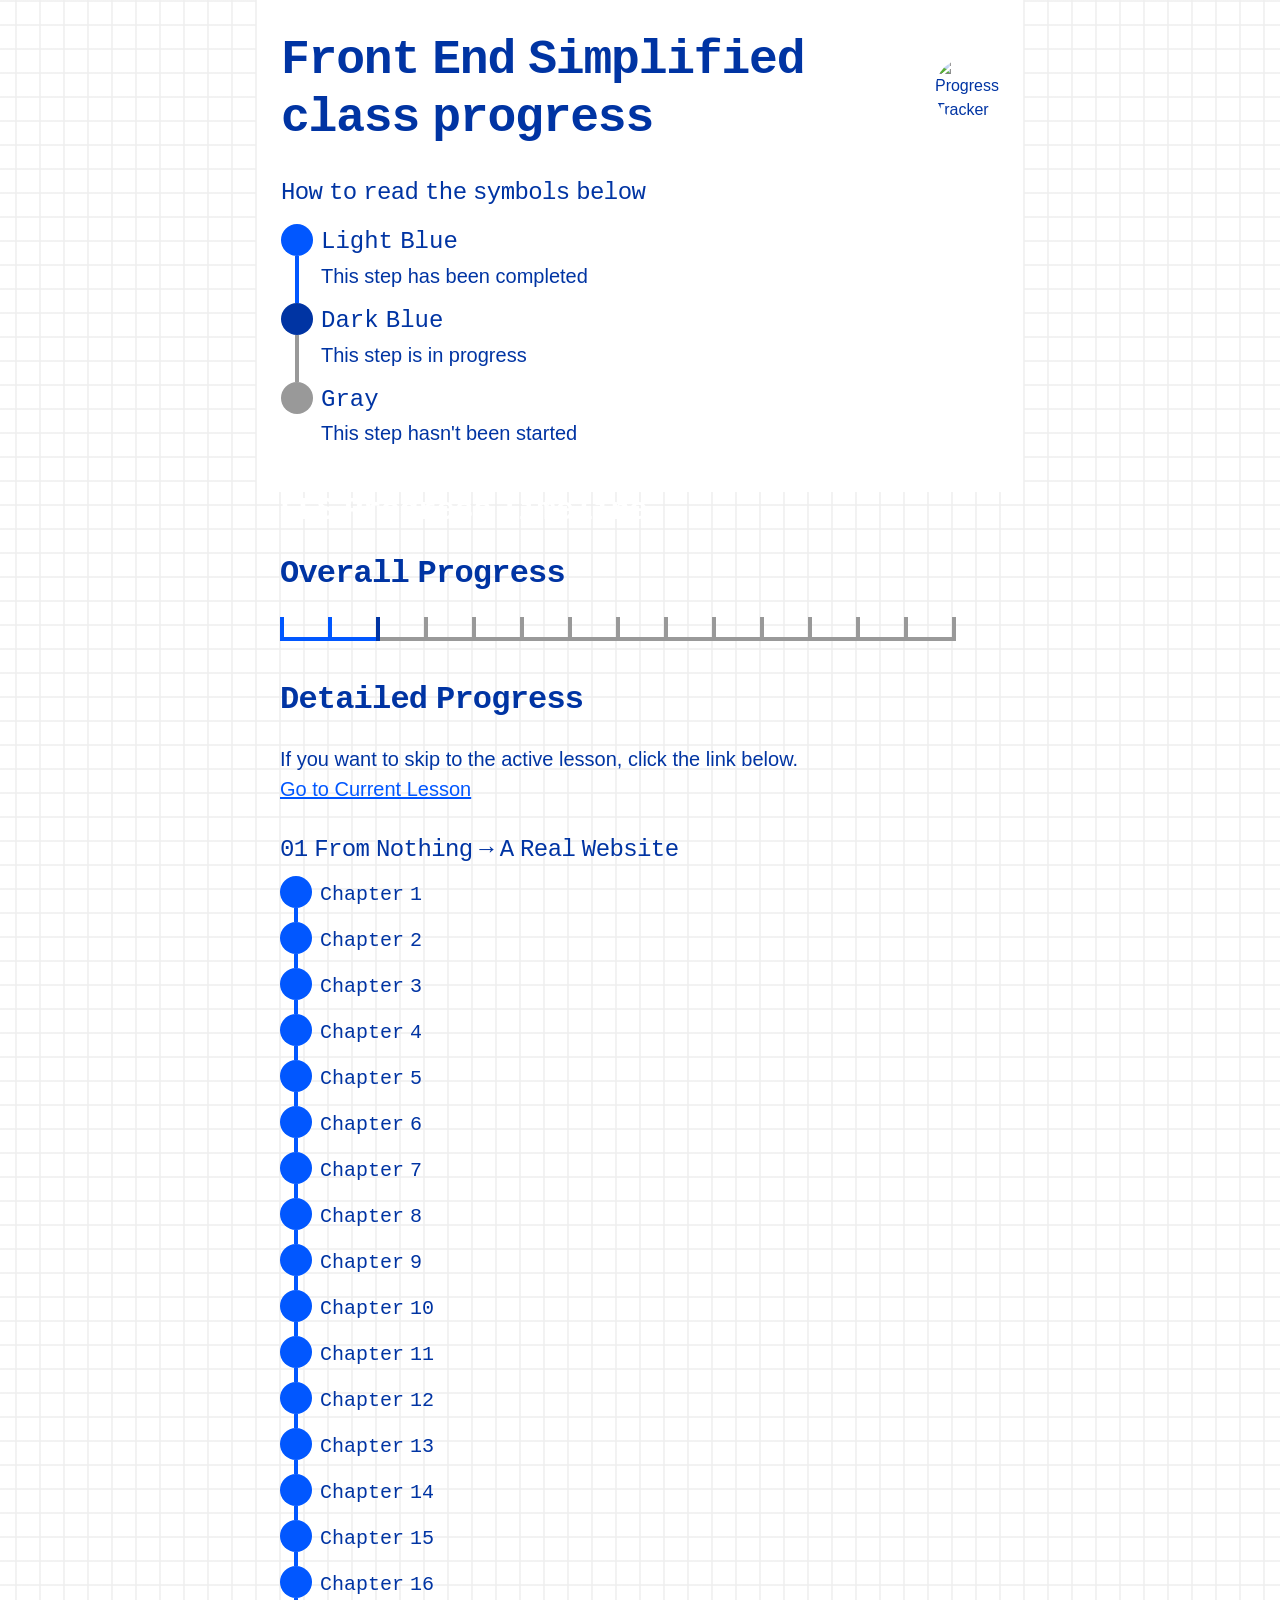
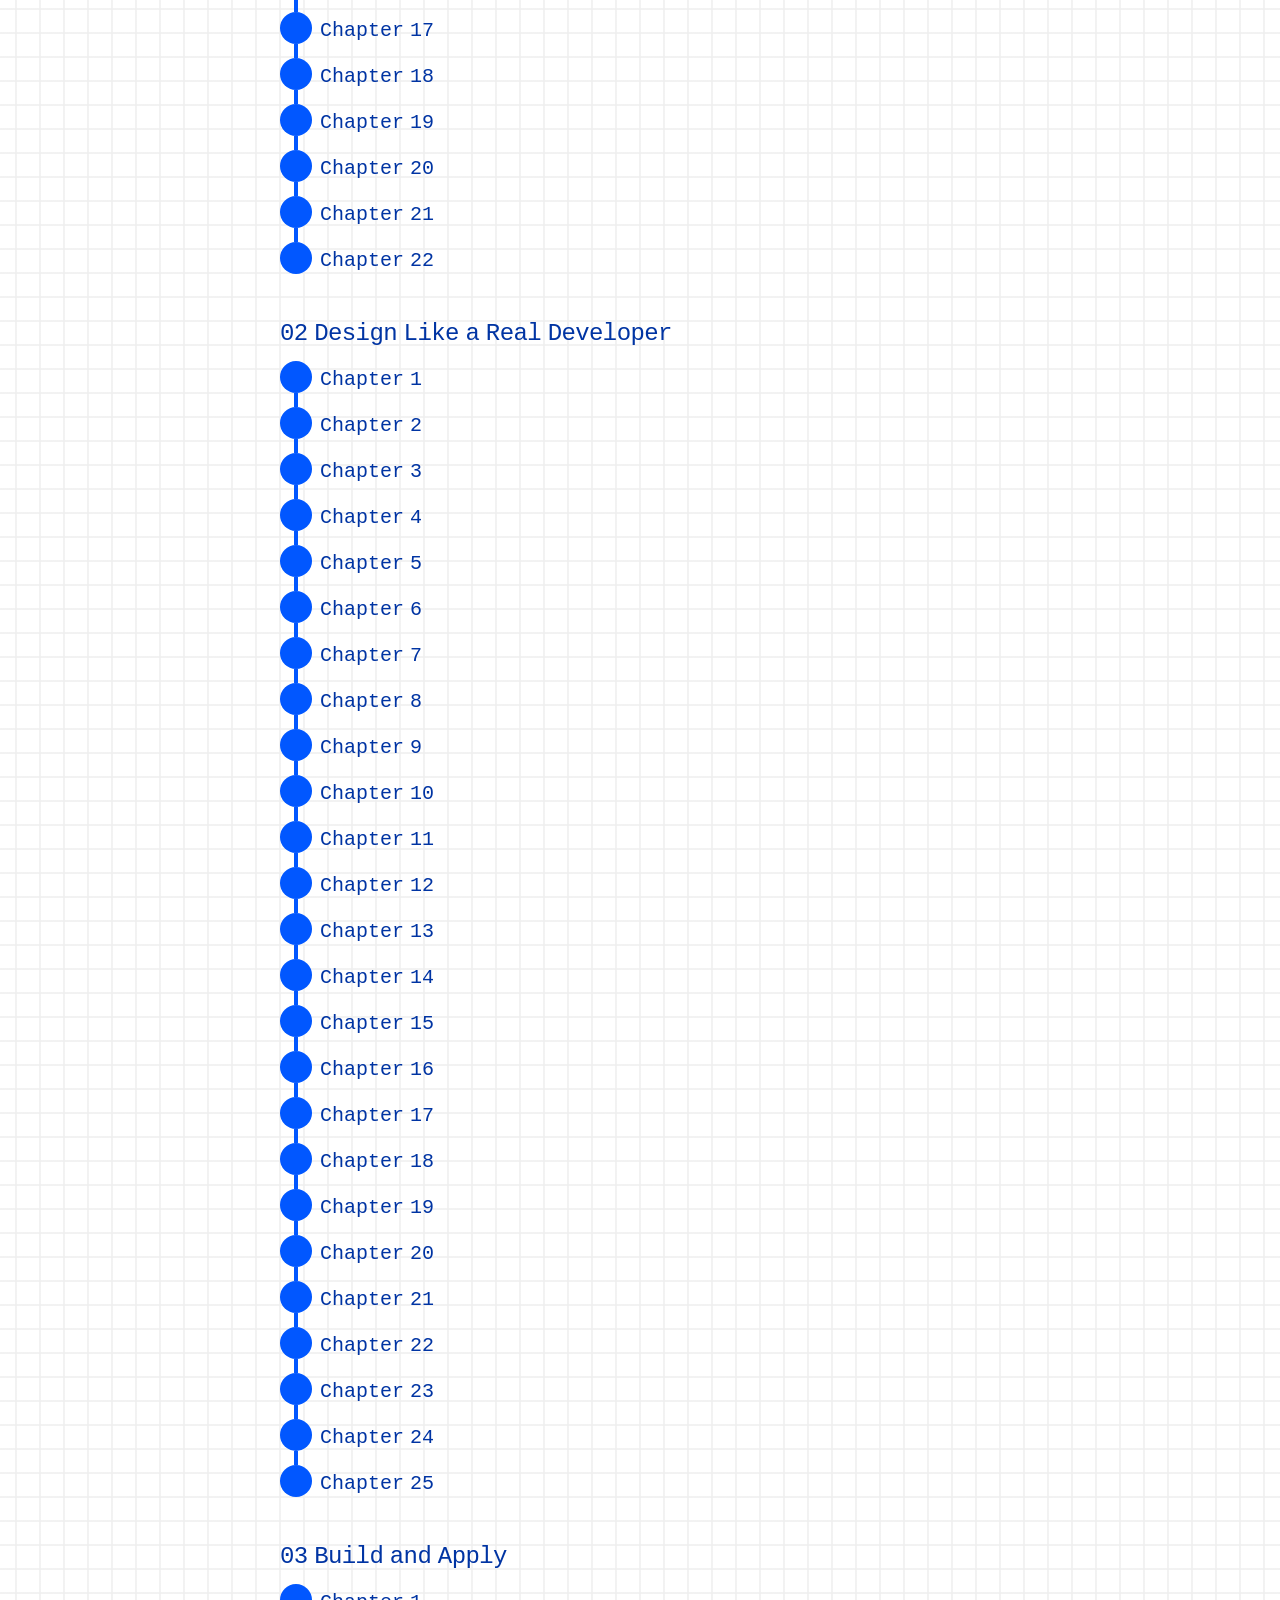
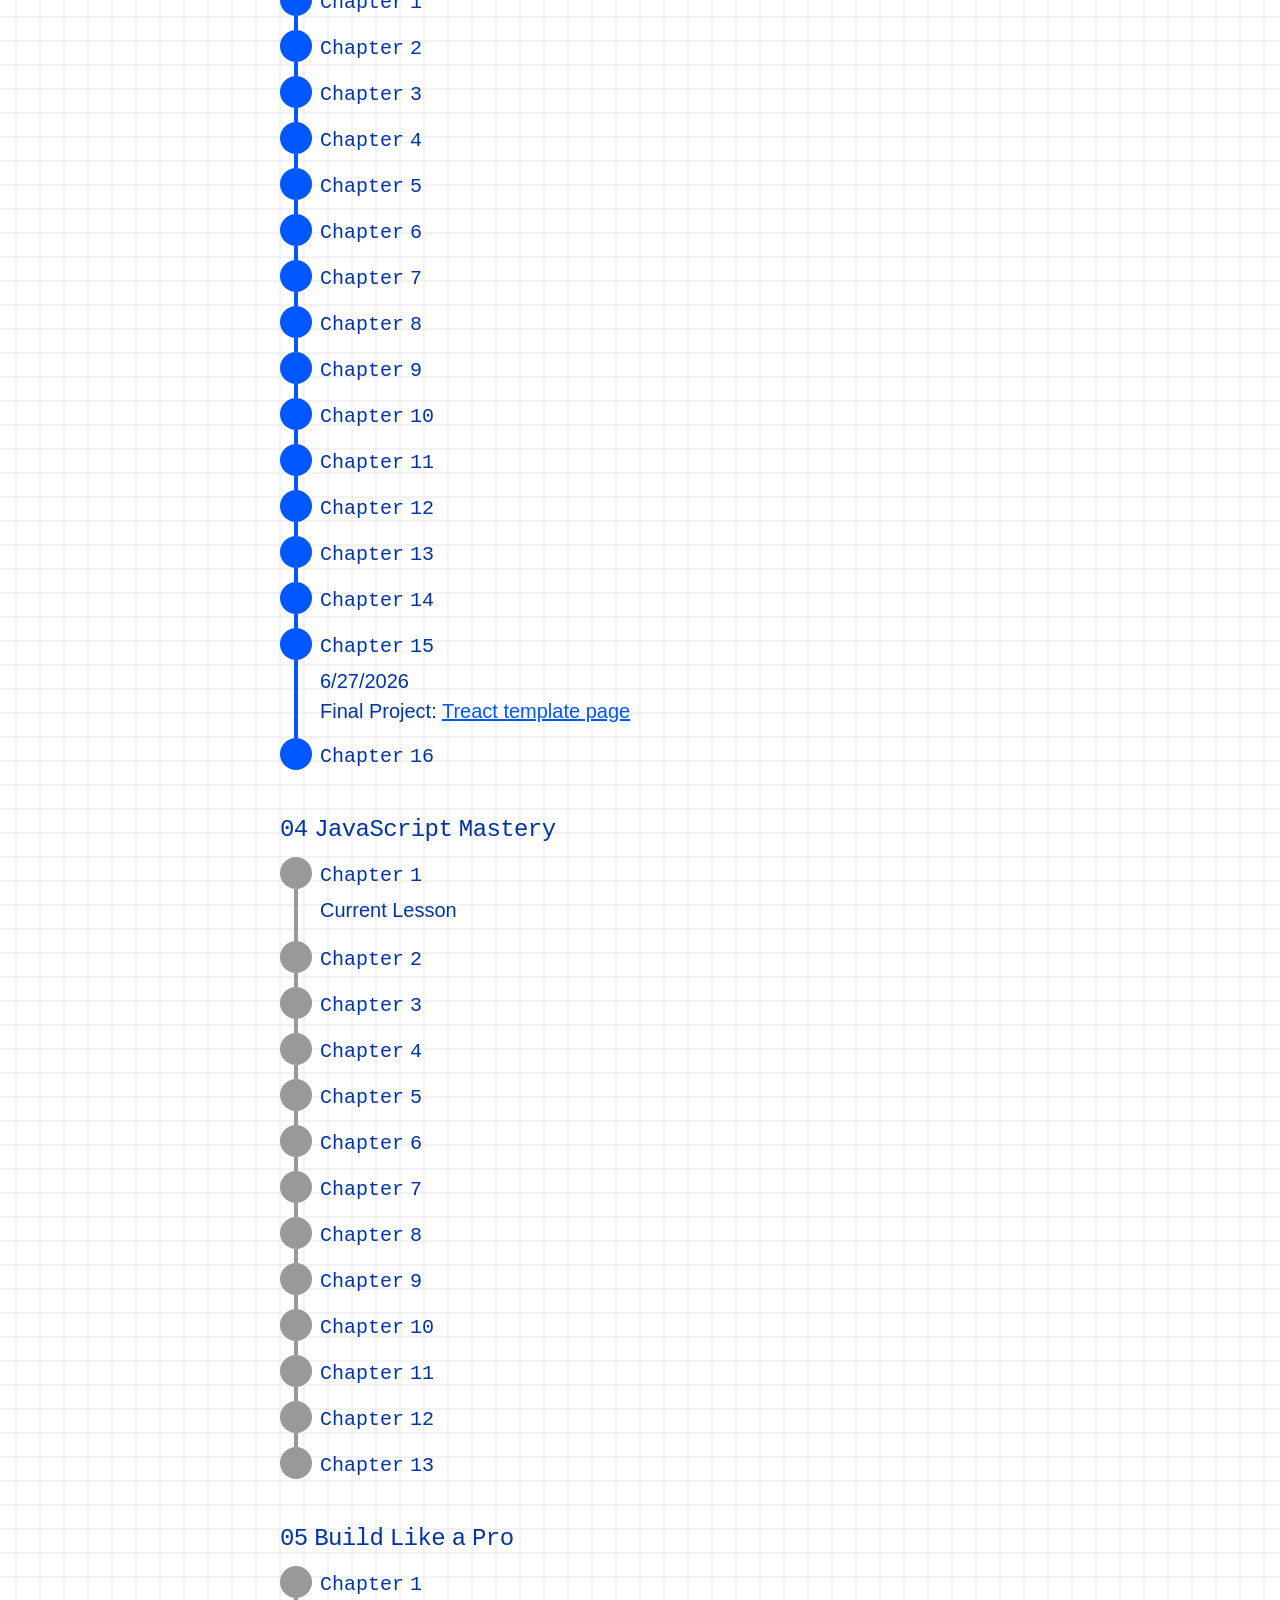
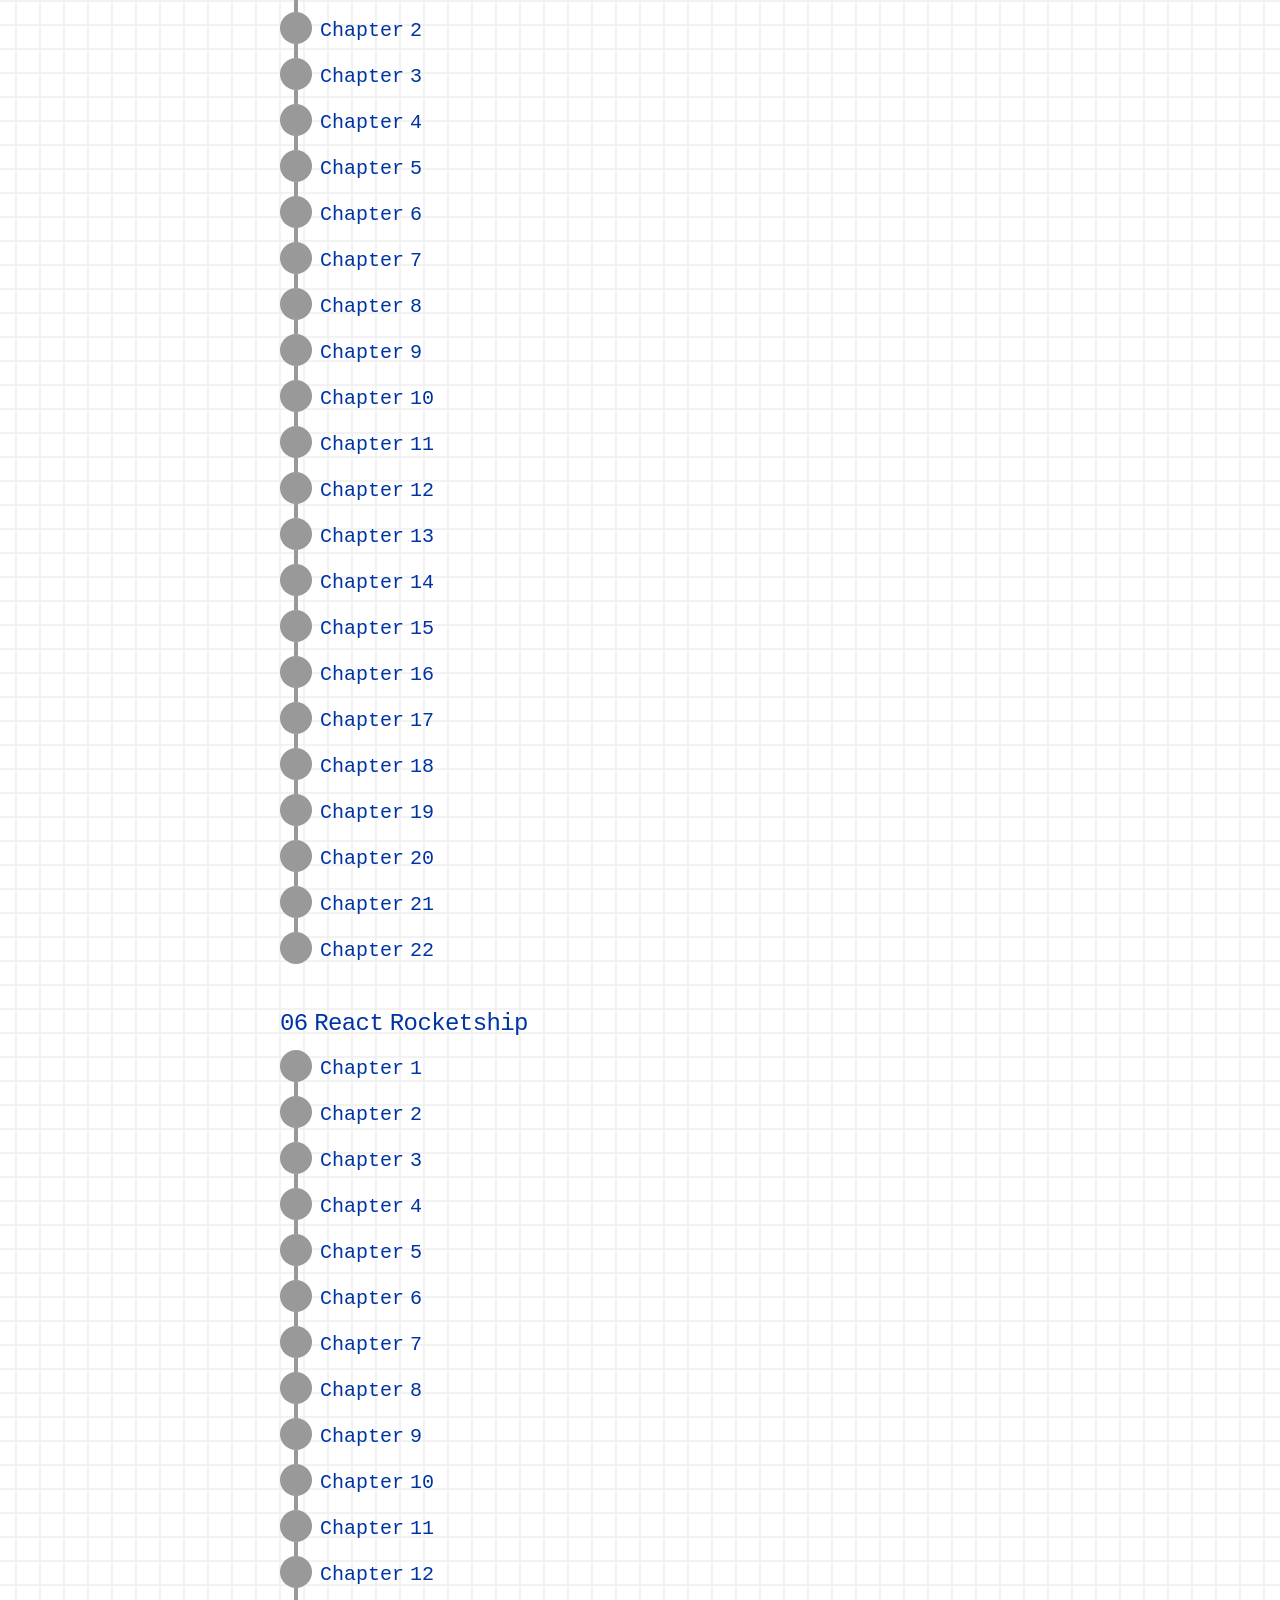
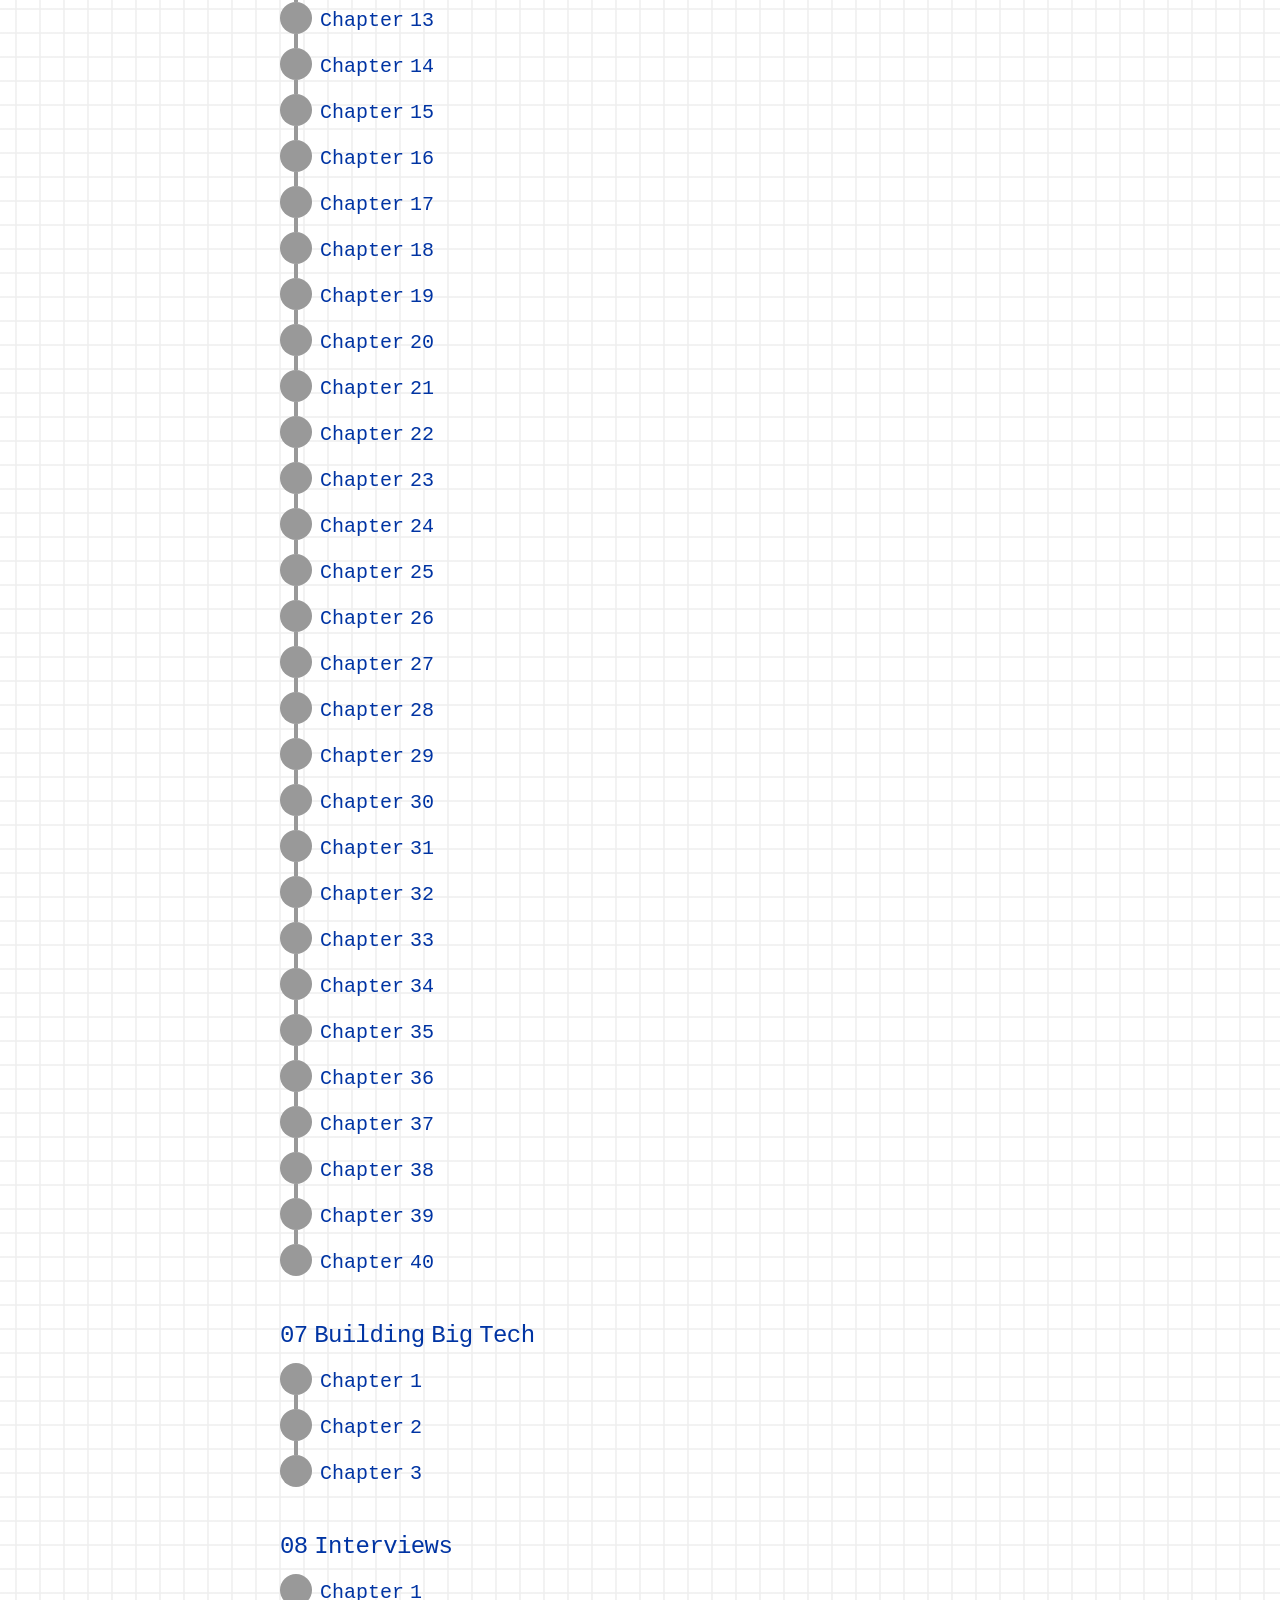
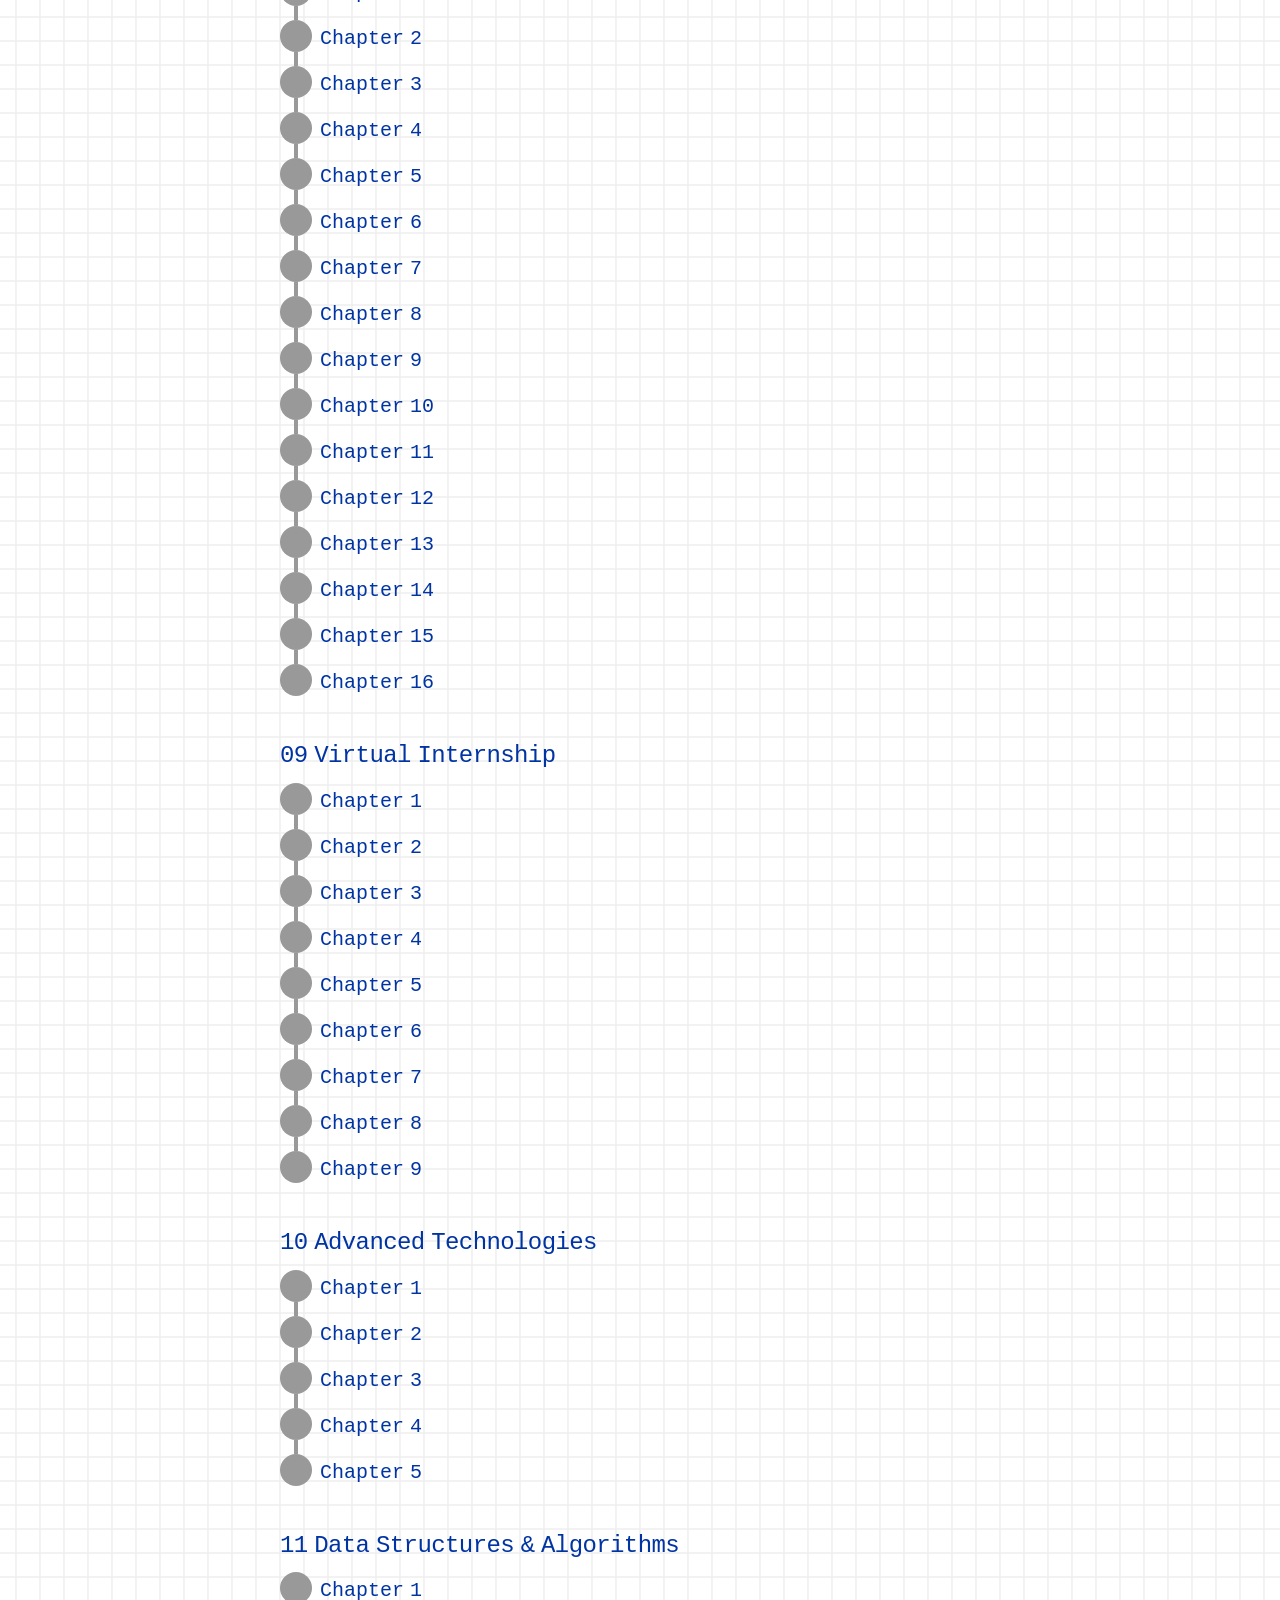
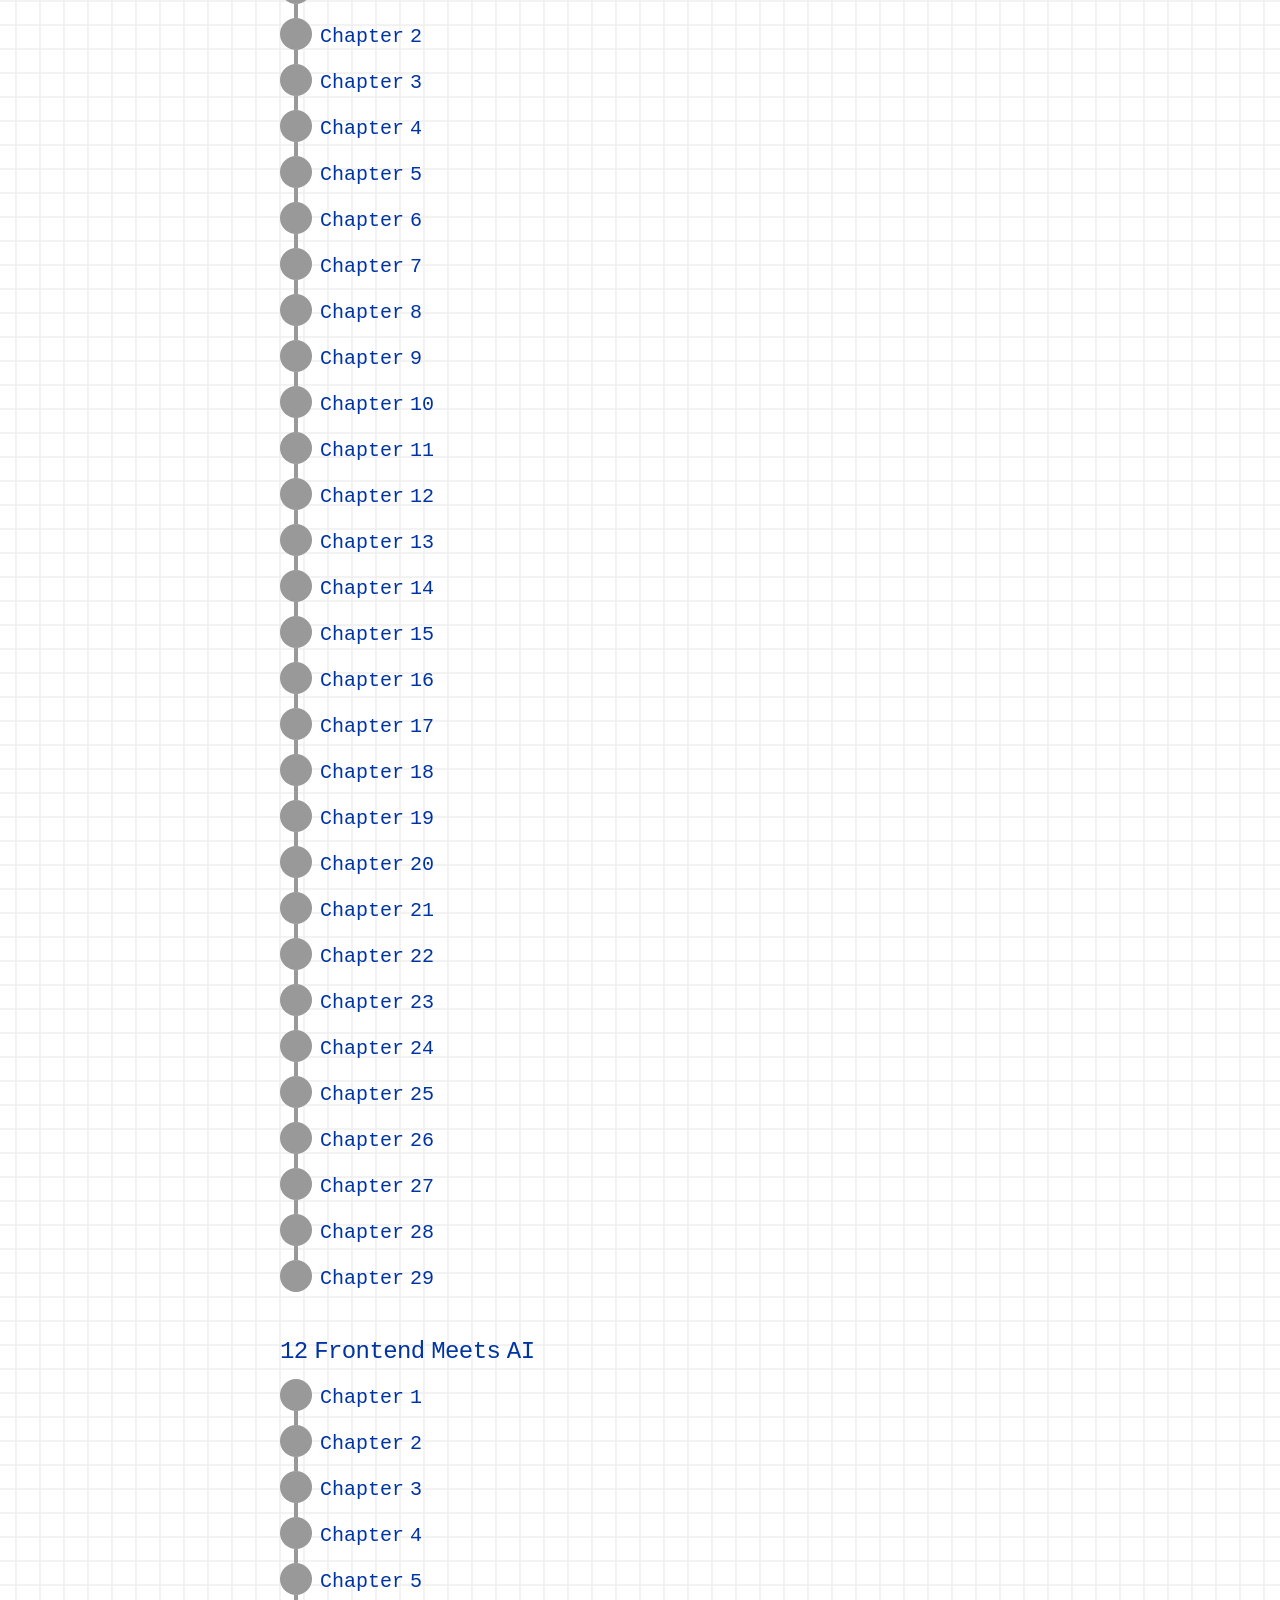
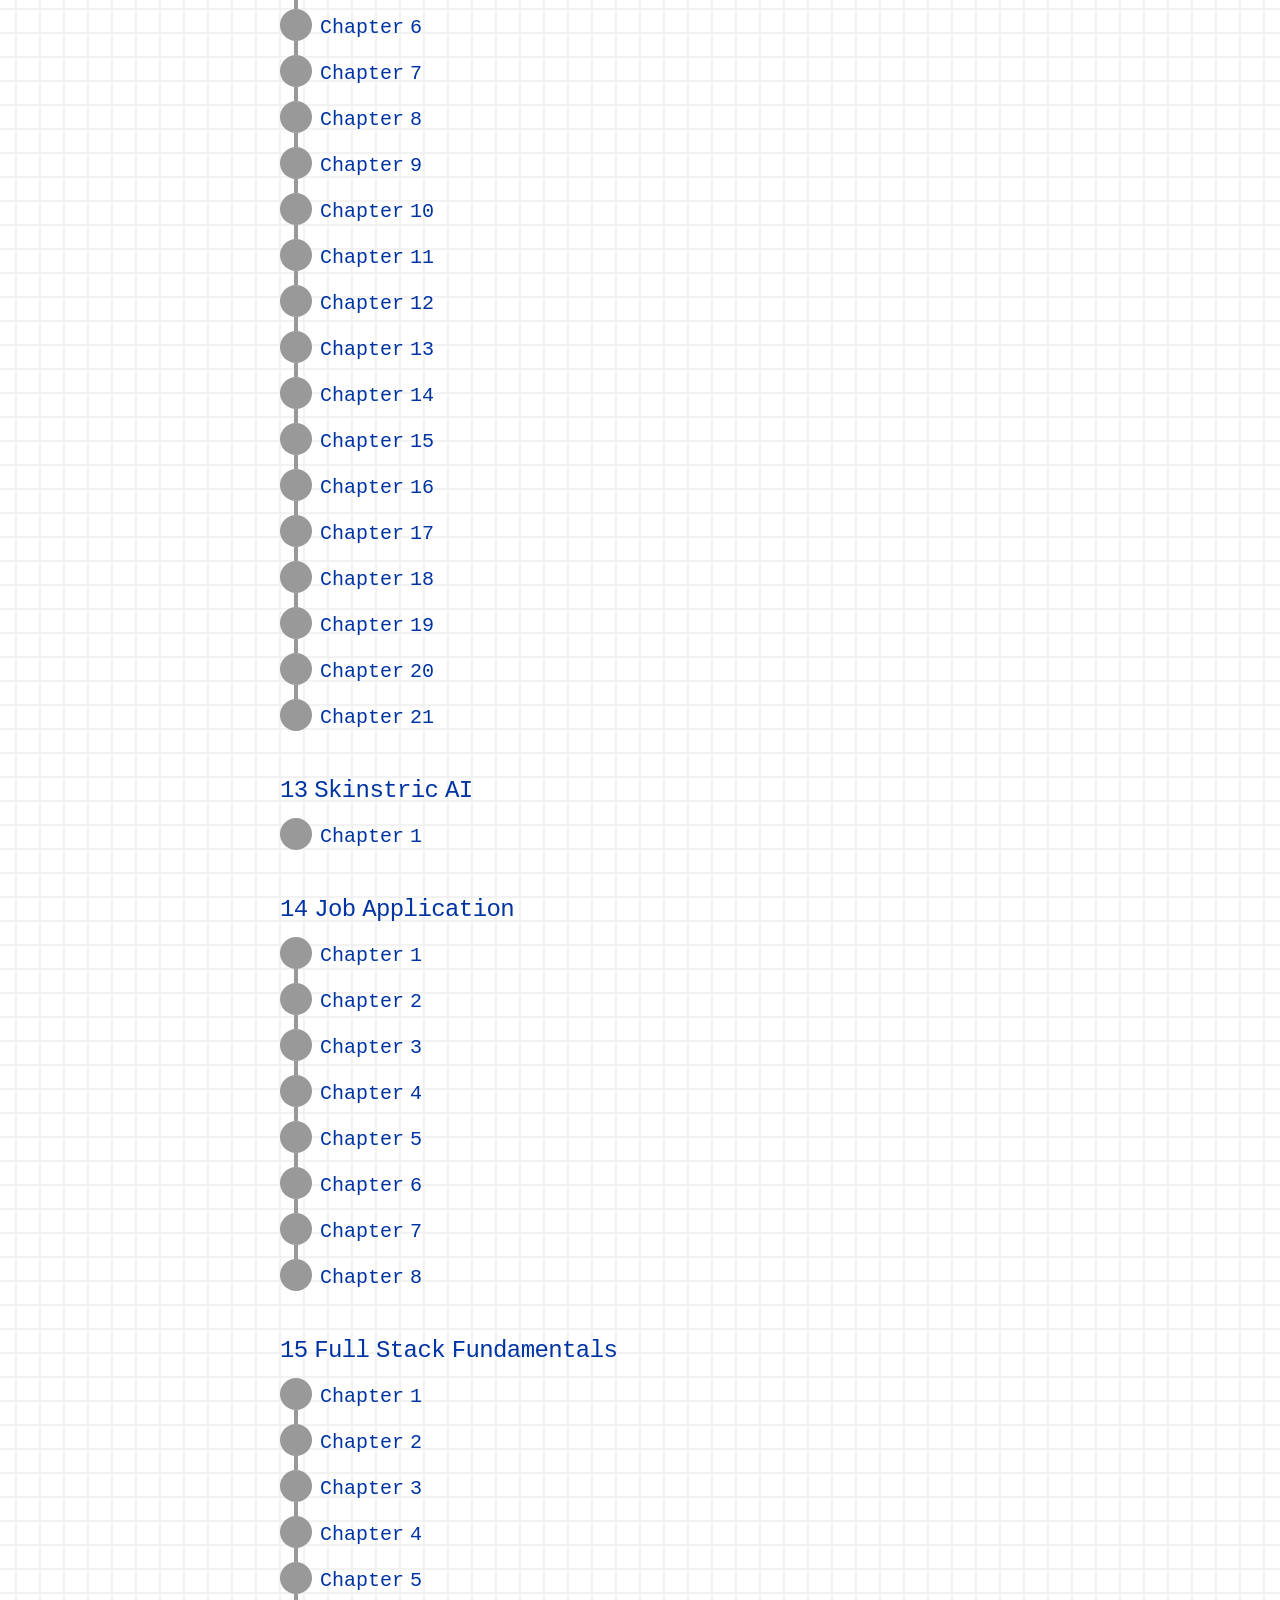
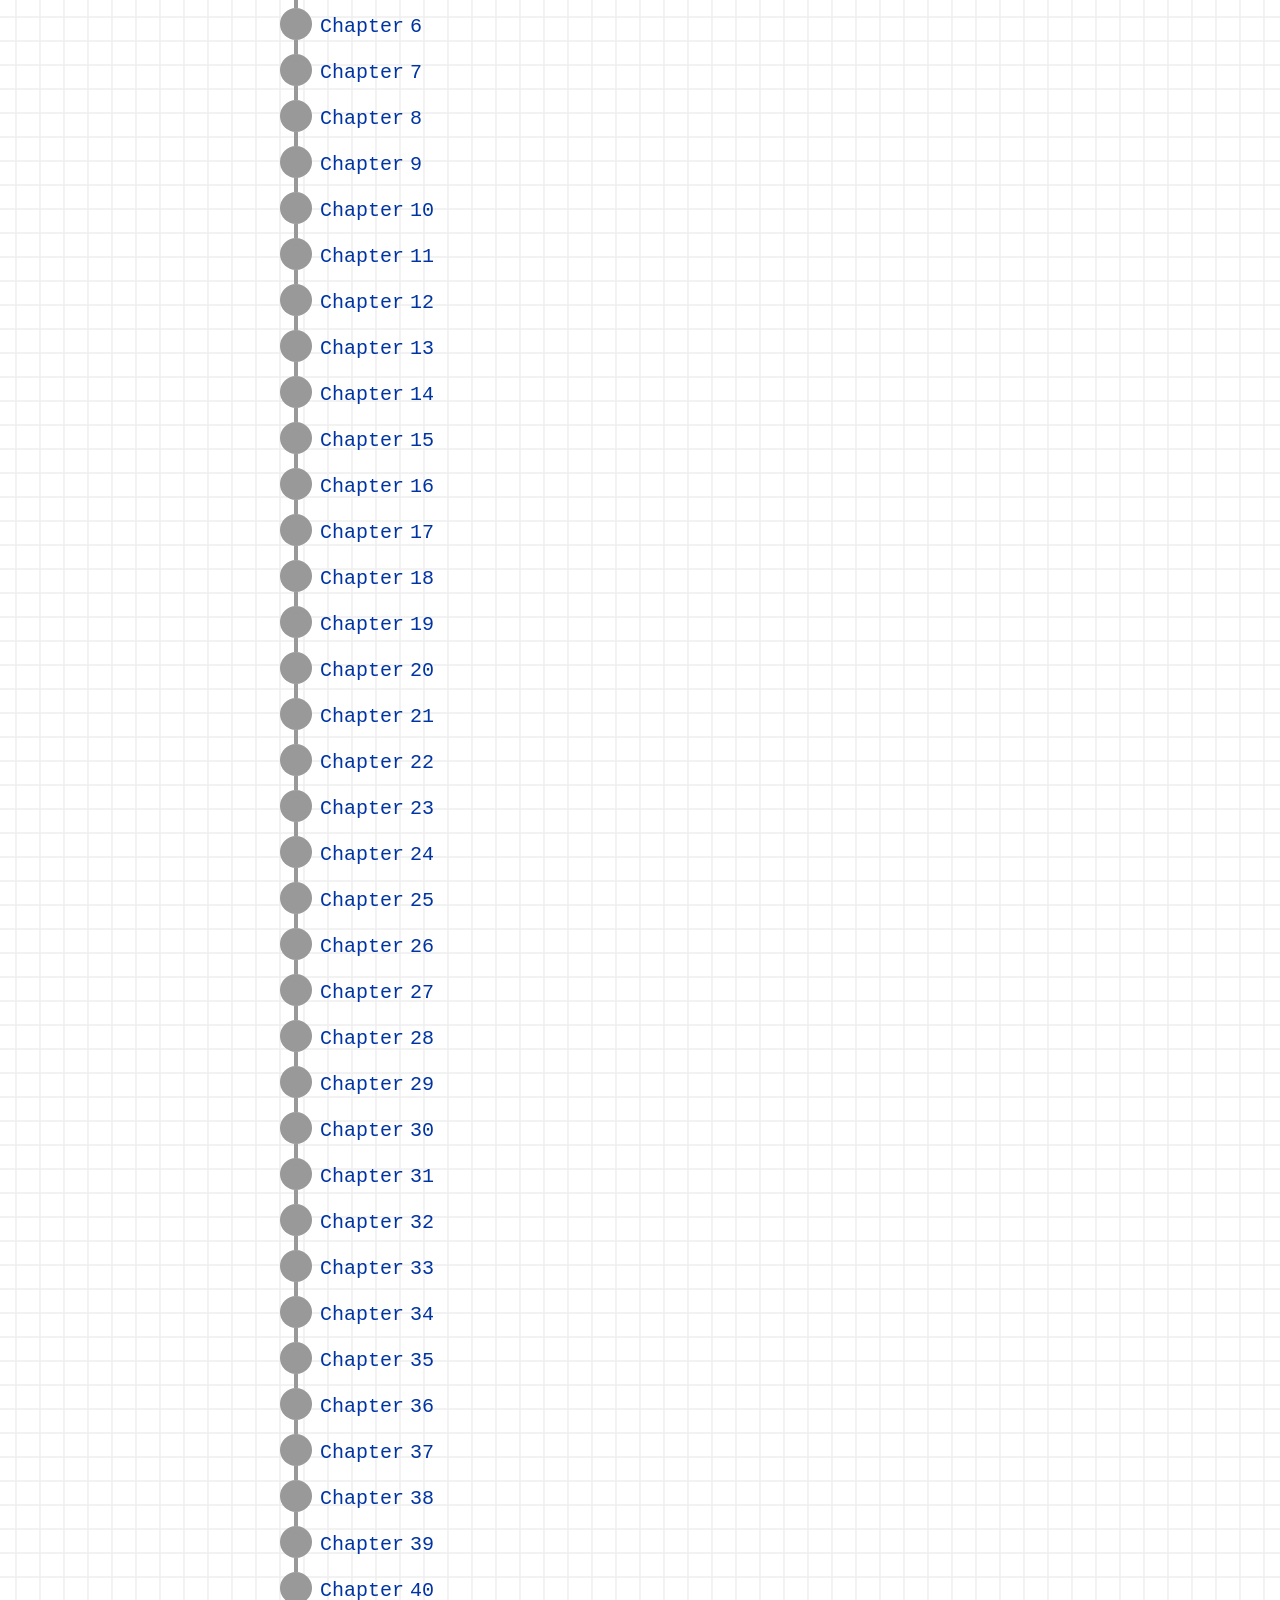
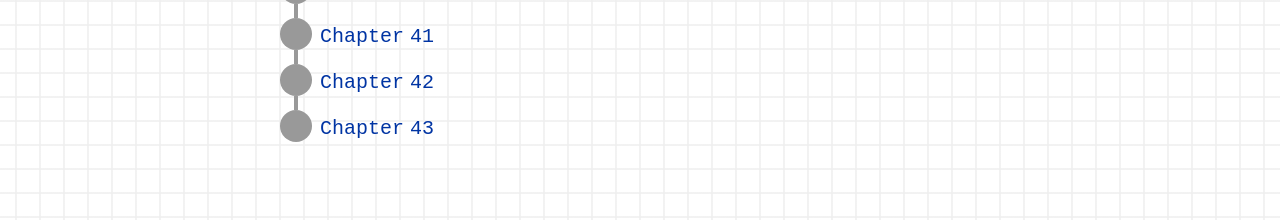
==== commit b8e1278f: "6/27/2026 adding more usability" ====
--- a/index.html
+++ b/index.html
@@ -14,10 +14,36 @@
         <div class="container content flow">
 
           <div class="heading page-intro">
-            <h2 class="page-heading">Front End Simplified class progress</h2>
+            <h1 class="page-heading">Front End Simplified class progress</h1>
 
             <img src="./src/images/progress-tracker-logo.svg" class="page-intro-img" width="80" height="80" alt="Progress Tracker logo">
           </div>
+          <h3>How to read the symbols below</h3>
+          <section class="demo demo--vertical">
+            <ol class="progress-tracker progress-tracker--vertical">
+              <li class="progress-step is-complete">
+                <div class="progress-text">
+                  <h4 class="progress-title">Light Blue</h4>
+                  <p>This step has been completed</p>
+                </div>
+              </li>
+    
+              <li class="progress-step is-active" aria-current="step">
+                <div class="progress-text">
+                  <h4 class="progress-title">Dark Blue</h4>
+                  <p>This step is in progress</p>
+                </div>
+              </li>
+    
+              <li class="progress-step">
+                <div class="progress-text">
+                  <h4 class="progress-title">Gray</h4>
+                  <p>This step hasn't been started</p>
+                </div>
+              </li>
+            </ol>
+          </section>
+
 
 <!-- Currently unused extra info 
           <h3>Features</h3> 
@@ -37,7 +63,9 @@
         <div id="timeline"></div>
       </div>
 
-      <script src="./src/app.js"></script>
+      <div class="section-heading"> 
+        <script src="./src/app.js"></script>
+      </div>
     </main>
 </body>
 </html>
--- a/src/styles/main.css
+++ b/src/styles/main.css
@@ -193,14 +193,13 @@
 }
 /* Clamp from 375 - 768px */
 h1 { font-size: 3rem; font-size: clamp(2.5rem, 2.0229rem + 2.0356vw, 3rem); }
-h2 { font-size: 2rem; font-size: clamp(1.5rem, 1.0229rem + 2.0356vw, 2rem); }
+h2 { font-size: 2rem; font-size: clamp(1.5rem, 1.0229rem + 2.0356vw, 2rem); margin: 24px 0; }
 h3 { font-size: 1.5rem; font-size: clamp(1.25rem, 1.0115rem + 1.0178vw, 1.5rem); margin-top: 2rem; margin-bottom: 0.75rem; }
 h4 { font-size: 1.25rem; font-size: clamp(1.125rem, 1.0057rem + 0.5089vw, 1.25rem); }
-h5 { font-size: 1rem; }
-h6 { font-size: 1rem; }
-p {
-
-}
+h5 { font-size: 1.25rem; }
+h6 { font-size: 1.25rem; }
+p  { font-size: 1.25rem; }
+a  { font-size: 1.25rem; }
 ul, ol {
   padding-left: 32px;
   padding-left: var(--layout-space-md);
@@ -231,6 +230,7 @@
 [id]:not(.fullwidth) {
   scroll-margin-block-start: 1ex;
 }
+
 .img-fluid {
   max-width: 100%;
   height: auto;
